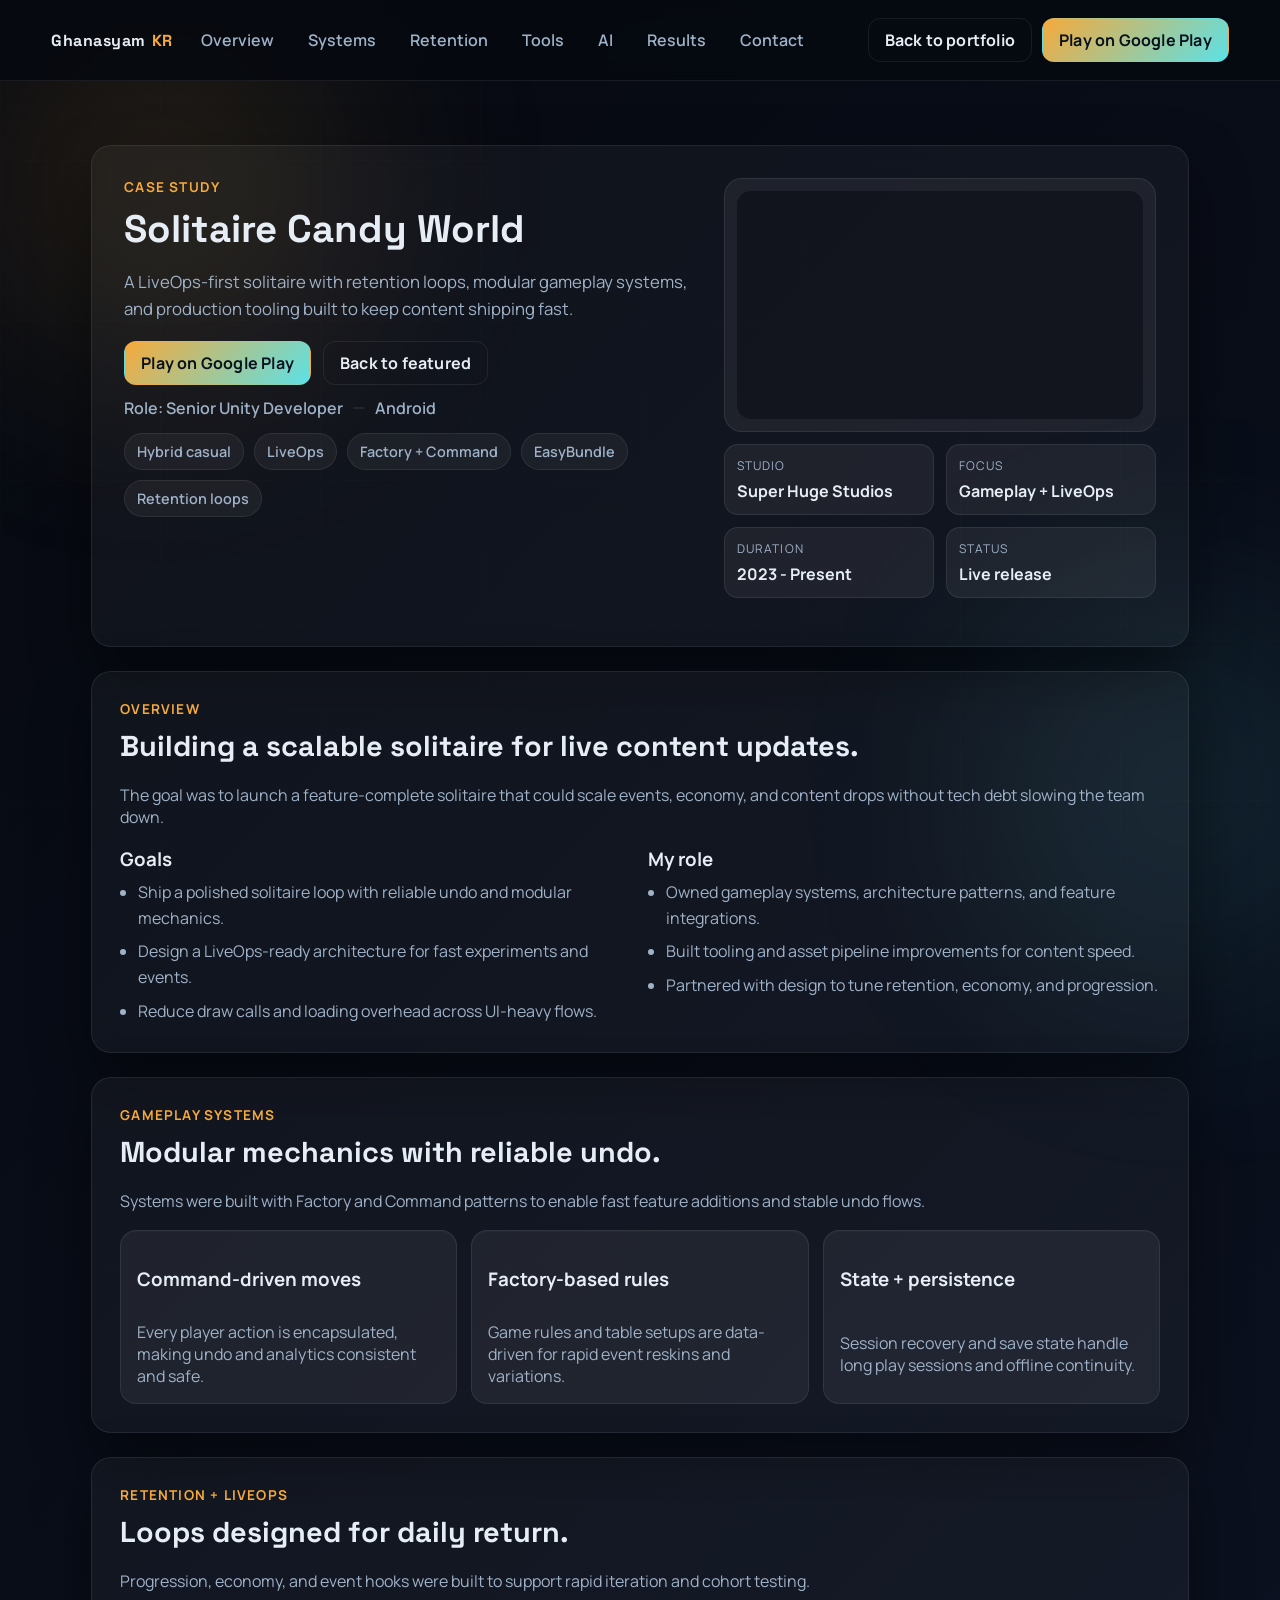
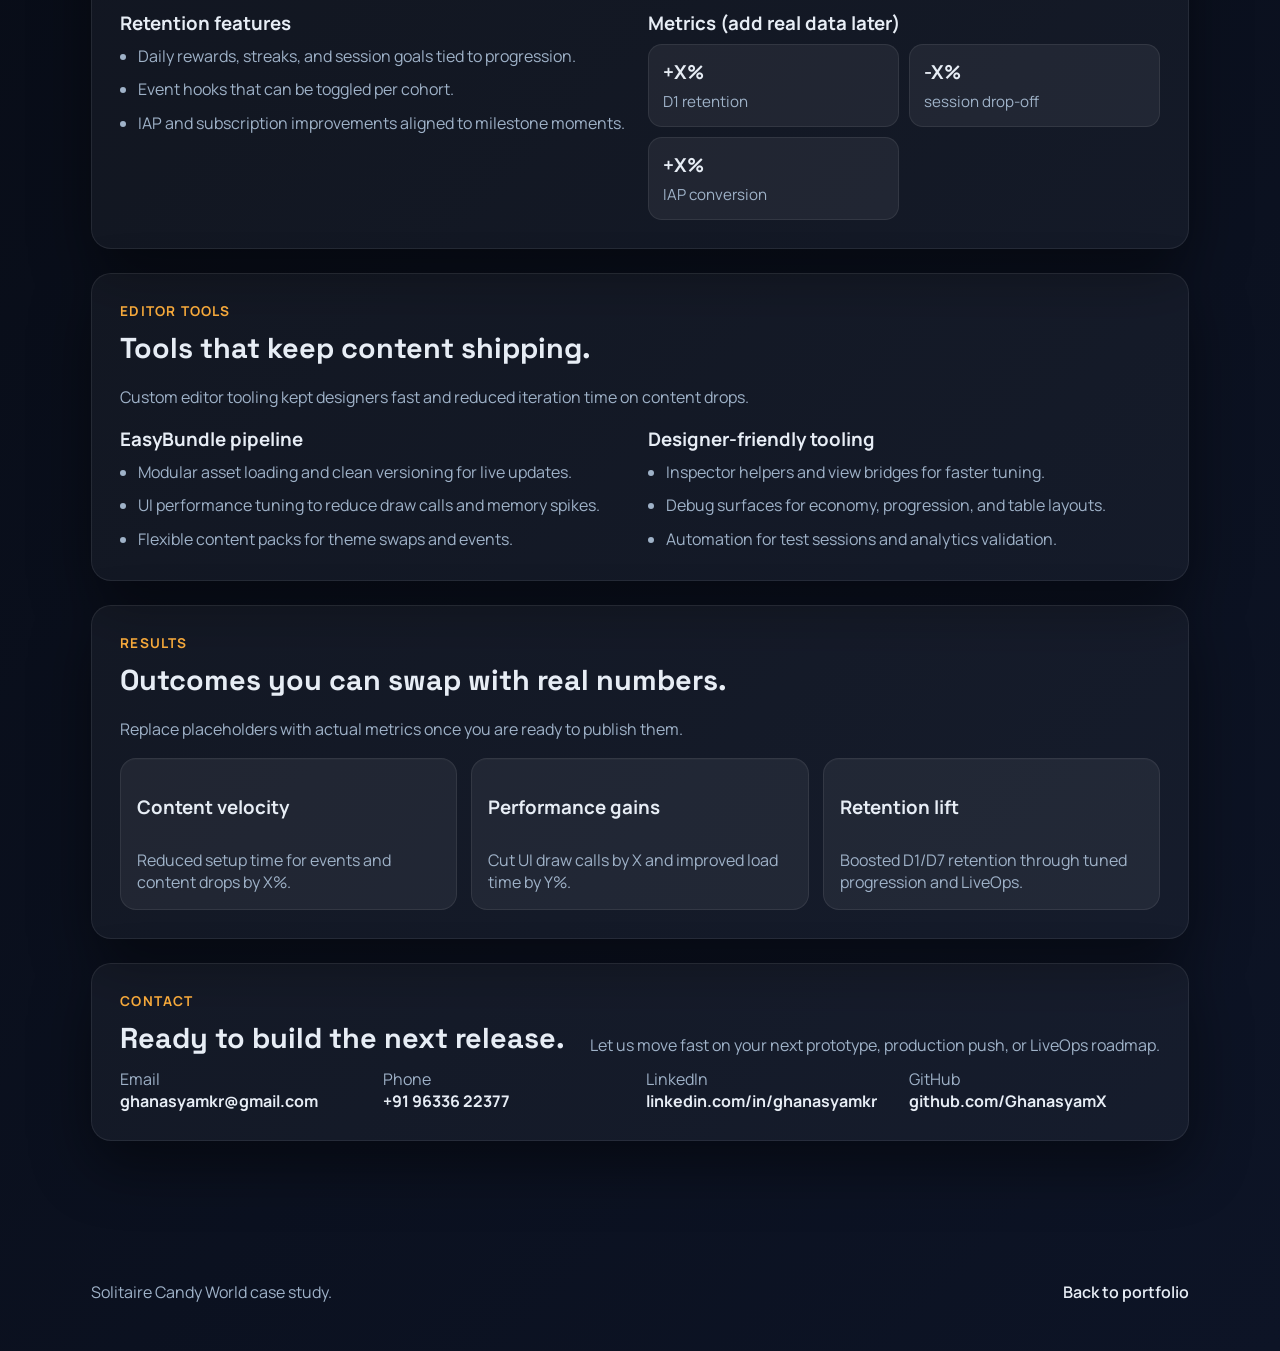
==== solitaire-candy-world.html @ 7c1923e8 "Change portfolio structure" ====
<!DOCTYPE html>
<html lang="en">
<head>
  <meta charset="UTF-8" />
  <meta name="viewport" content="width=device-width, initial-scale=1.0" />
  <title>Solitaire Candy World | Case Study</title>
  <link rel="preconnect" href="https://fonts.googleapis.com" />
  <link rel="preconnect" href="https://fonts.gstatic.com" crossorigin />
  <link href="https://fonts.googleapis.com/css2?family=Space+Grotesk:wght@400;500;600;700&family=Manrope:wght@400;500;600;700&display=swap" rel="stylesheet" />
  <link rel="stylesheet" href="styles.css" />
</head>
<body>
  <div class="bg">
    <div class="bg__glow glow-1"></div>
    <div class="bg__glow glow-2"></div>
    <div class="bg__grid"></div>
  </div>

  <header class="topbar">
    <a class="brand" href="index.html">Ghanasyam<span>KR</span></a>
    <nav class="nav">
      <a href="#overview">Overview</a>
      <a href="#systems">Systems</a>
      <a href="#retention">Retention</a>
      <a href="#tools">Tools</a>
      <a href="#ai">AI</a>
      <a href="#results">Results</a>
      <a href="#contact">Contact</a>
    </nav>
    <div class="top-actions">
      <a class="btn ghost" href="index.html">Back to portfolio</a>
      <a class="btn accent" href="https://play.google.com/store/apps/details?id=com.superhugestudios.candyworld.free.harvest&pcampaignid=web_share" target="_blank" rel="noreferrer">Play on Google Play</a>
    </div>
  </header>

  <main>
    <section class="hero reveal case-hero" id="top">
      <div class="hero__text">
        <p class="eyebrow">Case study</p>
        <h1>Solitaire Candy World</h1>
        <p class="lede">A LiveOps-first solitaire with retention loops, modular gameplay systems, and production tooling built to keep content shipping fast.</p>
        <div class="hero__cta">
          <a class="btn accent" href="https://play.google.com/store/apps/details?id=com.superhugestudios.candyworld.free.harvest&pcampaignid=web_share" target="_blank" rel="noreferrer">Play on Google Play</a>
          <a class="btn ghost" href="index.html#featured">Back to featured</a>
          <div class="contact-line">
            <span>Role: Senior Unity Developer</span>
            <span class="divider"></span>
            <span>Android</span>
          </div>
        </div>
        <div class="hero__tags">
          <span class="tag">Hybrid casual</span>
          <span class="tag">LiveOps</span>
          <span class="tag">Factory + Command</span>
          <span class="tag">EasyBundle</span>
          <span class="tag">Retention loops</span>
        </div>
      </div>
      <div class="hero__panel">
        <div class="video-frame">
          <div class="video-embed">
            <iframe
              src="https://www.youtube.com/embed/DKd2MVj9w3I"
              title="Solitaire Candy World gameplay video"
              loading="lazy"
              referrerpolicy="strict-origin-when-cross-origin"
              allow="accelerometer; autoplay; clipboard-write; encrypted-media; gyroscope; picture-in-picture; web-share"
              allowfullscreen>
            </iframe>
          </div>
        </div>
        <div class="featured__meta">
          <div class="meta-card">
            <p class="meta-label">Studio</p>
            <p class="meta-value">Super Huge Studios</p>
          </div>
          <div class="meta-card">
            <p class="meta-label">Focus</p>
            <p class="meta-value">Gameplay + LiveOps</p>
          </div>
          <div class="meta-card">
            <p class="meta-label">Duration</p>
            <p class="meta-value">2023 - Present</p>
          </div>
          <div class="meta-card">
            <p class="meta-label">Status</p>
            <p class="meta-value">Live release</p>
          </div>
        </div>
      </div>
    </section>

    <section class="panel reveal" id="overview">
      <div class="section-head">
        <div>
          <p class="eyebrow">Overview</p>
          <h2>Building a scalable solitaire for live content updates.</h2>
        </div>
        <p class="muted">The goal was to launch a feature-complete solitaire that could scale events, economy, and content drops without tech debt slowing the team down.</p>
      </div>
      <div class="columns">
        <div class="column">
          <h3>Goals</h3>
          <ul class="bullets">
            <li>Ship a polished solitaire loop with reliable undo and modular mechanics.</li>
            <li>Design a LiveOps-ready architecture for fast experiments and events.</li>
            <li>Reduce draw calls and loading overhead across UI-heavy flows.</li>
          </ul>
        </div>
        <div class="column">
          <h3>My role</h3>
          <ul class="bullets">
            <li>Owned gameplay systems, architecture patterns, and feature integrations.</li>
            <li>Built tooling and asset pipeline improvements for content speed.</li>
            <li>Partnered with design to tune retention, economy, and progression.</li>
          </ul>
        </div>
      </div>
    </section>

    <section class="panel reveal" id="systems">
      <div class="section-head">
        <div>
          <p class="eyebrow">Gameplay systems</p>
          <h2>Modular mechanics with reliable undo.</h2>
        </div>
        <p class="muted">Systems were built with Factory and Command patterns to enable fast feature additions and stable undo flows.</p>
      </div>
      <div class="grid">
        <article class="card">
          <h3>Command-driven moves</h3>
          <p class="muted">Every player action is encapsulated, making undo and analytics consistent and safe.</p>
        </article>
        <article class="card">
          <h3>Factory-based rules</h3>
          <p class="muted">Game rules and table setups are data-driven for rapid event reskins and variations.</p>
        </article>
        <article class="card">
          <h3>State + persistence</h3>
          <p class="muted">Session recovery and save state handle long play sessions and offline continuity.</p>
        </article>
      </div>
    </section>

    <section class="panel reveal" id="retention">
      <div class="section-head">
        <div>
          <p class="eyebrow">Retention + LiveOps</p>
          <h2>Loops designed for daily return.</h2>
        </div>
        <p class="muted">Progression, economy, and event hooks were built to support rapid iteration and cohort testing.</p>
      </div>
      <div class="columns">
        <div class="column">
          <h3>Retention features</h3>
          <ul class="bullets">
            <li>Daily rewards, streaks, and session goals tied to progression.</li>
            <li>Event hooks that can be toggled per cohort.</li>
            <li>IAP and subscription improvements aligned to milestone moments.</li>
          </ul>
        </div>
        <div class="column">
          <h3>Metrics (add real data later)</h3>
          <div class="stat-grid">
            <div class="stat-card">
              <p class="stat-value">+X%</p>
              <p class="stat-label">D1 retention</p>
            </div>
            <div class="stat-card">
              <p class="stat-value">-X%</p>
              <p class="stat-label">session drop-off</p>
            </div>
            <div class="stat-card">
              <p class="stat-value">+X%</p>
              <p class="stat-label">IAP conversion</p>
            </div>
          </div>
        </div>
      </div>
    </section>

    <section class="panel reveal" id="tools">
      <div class="section-head">
        <div>
          <p class="eyebrow">Editor tools</p>
          <h2>Tools that keep content shipping.</h2>
        </div>
        <p class="muted">Custom editor tooling kept designers fast and reduced iteration time on content drops.</p>
      </div>
      <div class="columns">
        <div class="column">
          <h3>EasyBundle pipeline</h3>
          <ul class="bullets">
            <li>Modular asset loading and clean versioning for live updates.</li>
            <li>UI performance tuning to reduce draw calls and memory spikes.</li>
            <li>Flexible content packs for theme swaps and events.</li>
          </ul>
        </div>
        <div class="column">
          <h3>Designer-friendly tooling</h3>
          <ul class="bullets">
            <li>Inspector helpers and view bridges for faster tuning.</li>
            <li>Debug surfaces for economy, progression, and table layouts.</li>
            <li>Automation for test sessions and analytics validation.</li>
          </ul>
        </div>
      </div>
    </section>

    <section class="panel reveal" id="results">
      <div class="section-head">
        <div>
          <p class="eyebrow">Results</p>
          <h2>Outcomes you can swap with real numbers.</h2>
        </div>
        <p class="muted">Replace placeholders with actual metrics once you are ready to publish them.</p>
      </div>
      <div class="grid">
        <article class="card">
          <h3>Content velocity</h3>
          <p class="muted">Reduced setup time for events and content drops by X%.</p>
        </article>
        <article class="card">
          <h3>Performance gains</h3>
          <p class="muted">Cut UI draw calls by X and improved load time by Y%.</p>
        </article>
        <article class="card">
          <h3>Retention lift</h3>
          <p class="muted">Boosted D1/D7 retention through tuned progression and LiveOps.</p>
        </article>
      </div>
    </section>

    <section class="panel reveal" id="contact">
      <div class="section-head">
        <div>
          <p class="eyebrow">Contact</p>
          <h2>Ready to build the next release.</h2>
        </div>
        <p class="muted">Let us move fast on your next prototype, production push, or LiveOps roadmap.</p>
      </div>
      <div class="contact-panel">
        <div>
          <p class="muted">Email</p>
          <a class="contact-link" href="mailto:ghanasyamkr@gmail.com">ghanasyamkr@gmail.com</a>
        </div>
        <div>
          <p class="muted">Phone</p>
          <a class="contact-link" href="tel:+919633622377">+91 96336 22377</a>
        </div>
        <div>
          <p class="muted">LinkedIn</p>
          <a class="contact-link" href="https://linkedin.com/in/ghanasyamkr" target="_blank" rel="noreferrer">linkedin.com/in/ghanasyamkr</a>
        </div>
        <div>
          <p class="muted">GitHub</p>
          <a class="contact-link" href="https://github.com/GhanasyamX" target="_blank" rel="noreferrer">github.com/GhanasyamX</a>
        </div>
      </div>
    </section>
  </main>

  <footer class="footer">
    <p>Solitaire Candy World case study.</p>
    <a href="index.html">Back to portfolio</a>
  </footer>

  <script src="script.js"></script>
</body>
</html>
---- styles.css ----
:root {
  --bg: #060910;
  --bg-2: #0d1426;
  --panel: rgba(255, 255, 255, 0.04);
  --panel-strong: rgba(255, 255, 255, 0.06);
  --border: rgba(255, 255, 255, 0.08);
  --text: #e7edf5;
  --muted: #9fb2c8;
  --accent: #f6a93b;
  --accent-2: #5ce1e6;
  --radius: 16px;
  --shadow: 0 25px 60px rgba(0, 0, 0, 0.45);
  --font-display: "Space Grotesk", "Manrope", sans-serif;
  --font-body: "Manrope", "Space Grotesk", sans-serif;
}

* {
  box-sizing: border-box;
}

html {
  scroll-behavior: smooth;
}

body {
  margin: 0;
  font-family: var(--font-body);
  background: linear-gradient(135deg, var(--bg), var(--bg-2));
  color: var(--text);
  min-height: 100vh;
  overflow-x: hidden;
  -webkit-font-smoothing: antialiased;
}

.bg {
  position: fixed;
  inset: 0;
  pointer-events: none;
  z-index: 0;
}

.bg__glow {
  position: absolute;
  width: 45vw;
  height: 45vw;
  filter: blur(120px);
  opacity: 0.6;
}

.glow-1 {
  top: -12%;
  left: -10%;
  background: radial-gradient(circle, rgba(246, 169, 59, 0.4), transparent 60%);
}

.glow-2 {
  bottom: -20%;
  right: -15%;
  background: radial-gradient(circle, rgba(92, 225, 230, 0.35), transparent 60%);
}

.bg__grid {
  position: absolute;
  inset: 0;
  background-image: linear-gradient(rgba(255, 255, 255, 0.05) 1px, transparent 1px),
    linear-gradient(90deg, rgba(255, 255, 255, 0.05) 1px, transparent 1px);
  background-size: 160px 160px;
  mix-blend-mode: screen;
  opacity: 0.08;
}

main {
  position: relative;
  z-index: 1;
  padding: 32px clamp(16px, 4vw, 64px) 96px;
  max-width: 1200px;
  margin: 0 auto;
}

.topbar {
  position: sticky;
  top: 0;
  z-index: 2;
  display: flex;
  align-items: center;
  gap: 18px;
  padding: 18px clamp(16px, 4vw, 64px);
  background: rgba(6, 9, 16, 0.9);
  backdrop-filter: blur(10px);
  border-bottom: 1px solid var(--border);
}

.brand {
  font-family: var(--font-display);
  font-weight: 700;
  letter-spacing: 0.5px;
  display: flex;
  align-items: center;
  gap: 6px;
  text-decoration: none;
  color: var(--text);
}

.brand span {
  color: var(--accent);
}

.nav {
  display: flex;
  align-items: center;
  gap: 14px;
  flex: 1;
}

.nav a {
  color: var(--muted);
  text-decoration: none;
  font-weight: 600;
  padding: 8px 10px;
  border-radius: 10px;
  transition: color 0.2s ease, background 0.2s ease;
}

.nav a:hover {
  color: var(--text);
  background: rgba(255, 255, 255, 0.05);
}

.top-actions {
  display: flex;
  align-items: center;
  gap: 10px;
}

.btn {
  padding: 10px 16px;
  border-radius: 12px;
  border: 1px solid var(--border);
  background: var(--panel);
  color: var(--text);
  text-decoration: none;
  font-weight: 700;
  letter-spacing: 0.2px;
  transition: transform 0.2s ease, box-shadow 0.2s ease, background 0.2s ease;
  display: inline-flex;
  align-items: center;
  gap: 6px;
}

.btn:hover {
  transform: translateY(-2px);
  box-shadow: var(--shadow);
}

.btn.accent {
  background: linear-gradient(135deg, var(--accent), var(--accent-2));
  color: #08121f;
  border-color: transparent;
}

.btn.ghost {
  background: transparent;
  border-color: var(--border);
}

.chip,
.tag,
.pill {
  display: inline-flex;
  align-items: center;
  gap: 6px;
  padding: 8px 12px;
  border-radius: 999px;
  background: var(--panel);
  color: var(--text);
  border: 1px solid var(--border);
  text-decoration: none;
  font-weight: 600;
  font-size: 0.9rem;
}

.tag {
  background: rgba(255, 255, 255, 0.05);
  color: var(--muted);
}

.pill {
  background: rgba(246, 169, 59, 0.15);
  color: var(--accent);
  border-color: rgba(246, 169, 59, 0.4);
}

.hero {
  display: grid;
  grid-template-columns: 1.2fr 0.9fr;
  gap: 24px;
  margin-top: 32px;
  padding: 32px;
  background: var(--panel);
  border: 1px solid var(--border);
  border-radius: 20px;
  box-shadow: var(--shadow);
}

.hero__text h1 {
  font-family: var(--font-display);
  font-size: clamp(2rem, 3vw, 3rem);
  margin: 8px 0 16px;
}

.eyebrow {
  color: var(--accent);
  text-transform: uppercase;
  letter-spacing: 1.2px;
  font-weight: 700;
  font-size: 0.85rem;
  margin: 0;
}

.lede {
  color: var(--muted);
  margin: 0 0 18px;
  font-size: 1.05rem;
  line-height: 1.6;
}

.hero__cta {
  display: flex;
  flex-wrap: wrap;
  gap: 12px;
  align-items: center;
  margin-bottom: 14px;
}

.contact-line {
  display: flex;
  align-items: center;
  gap: 10px;
  color: var(--muted);
  font-weight: 600;
}

.divider {
  width: 12px;
  height: 2px;
  background: var(--border);
  border-radius: 2px;
}

.hero__tags {
  display: flex;
  flex-wrap: wrap;
  gap: 10px;
}

.hero__panel {
  display: grid;
  gap: 12px;
}

.stat-grid {
  display: grid;
  gap: 10px;
  grid-template-columns: repeat(auto-fit, minmax(180px, 1fr));
}

.stat-card {
  background: var(--panel-strong);
  border: 1px solid var(--border);
  border-radius: 14px;
  padding: 14px;
}

.stat-value {
  margin: 0;
  font-size: 1.2rem;
  font-weight: 700;
}

.stat-label {
  margin: 6px 0 0;
  color: var(--muted);
  font-size: 0.95rem;
}

.panel-block {
  background: var(--panel-strong);
  border: 1px solid var(--border);
  border-radius: 14px;
  padding: 16px;
}

.panel-title {
  font-weight: 700;
  letter-spacing: 0.4px;
  margin-bottom: 6px;
}

.panel-body {
  color: var(--muted);
  line-height: 1.6;
}

.panel {
  background: var(--panel);
  border: 1px solid var(--border);
  border-radius: 20px;
  padding: 28px;
  box-shadow: var(--shadow);
  margin-top: 24px;
}

.section-head {
  display: flex;
  justify-content: space-between;
  gap: 20px;
  flex-wrap: wrap;
  align-items: flex-end;
}

.section-head h2 {
  margin: 10px 0 0;
  font-size: 1.8rem;
  font-family: var(--font-display);
}

.muted {
  color: var(--muted);
  margin: 0;
}

.columns {
  display: grid;
  grid-template-columns: repeat(auto-fit, minmax(280px, 1fr));
  gap: 16px;
  margin-top: 18px;
}

.column h3 {
  margin: 0 0 8px;
}

.bullets {
  margin: 0;
  padding: 0 0 0 18px;
  color: var(--muted);
  line-height: 1.6;
  display: grid;
  gap: 8px;
}

.timeline {
  display: grid;
  gap: 18px;
  position: relative;
}

.timeline::before {
  content: "";
  position: absolute;
  left: 10px;
  top: 0;
  bottom: 0;
  width: 2px;
  background: linear-gradient(var(--accent), transparent);
  opacity: 0.4;
}

.timeline-item {
  display: grid;
  grid-template-columns: 160px 1fr;
  gap: 12px;
  position: relative;
  padding-left: 16px;
}

.timeline-item::before {
  content: "";
  position: absolute;
  width: 10px;
  height: 10px;
  border-radius: 50%;
  background: var(--accent);
  left: 6px;
  top: 8px;
  box-shadow: 0 0 0 6px rgba(246, 169, 59, 0.15);
}

.timeline-date {
  color: var(--muted);
  font-weight: 700;
  letter-spacing: 0.3px;
}

.card {
  background: var(--panel-strong);
  border: 1px solid var(--border);
  border-radius: 16px;
  padding: 16px;
  display: grid;
  gap: 10px;
  box-shadow: inset 0 1px 0 rgba(255, 255, 255, 0.02);
}

.card-header h3 {
  margin: 0 0 4px;
}

.grid {
  display: grid;
  grid-template-columns: repeat(auto-fit, minmax(260px, 1fr));
  gap: 14px;
  margin-top: 18px;
}

.project .card-header {
  display: flex;
  justify-content: space-between;
  align-items: center;
  gap: 10px;
}

.featured {
  padding: 32px;
}

.featured__grid {
  display: grid;
  grid-template-columns: minmax(0, 1.05fr) minmax(0, 0.95fr);
  gap: 20px;
  margin-top: 18px;
}

.featured__media {
  display: grid;
  gap: 12px;
}

.video-frame {
  background: var(--panel-strong);
  border: 1px solid var(--border);
  border-radius: 18px;
  padding: 12px;
}

.video-embed {
  aspect-ratio: 16 / 9;
  border-radius: 14px;
  overflow: hidden;
  background: rgba(6, 9, 16, 0.5);
}

.video-embed iframe {
  width: 100%;
  height: 100%;
  border: 0;
  display: block;
}

.video-placeholder {
  aspect-ratio: 16 / 9;
  border-radius: 14px;
  border: 1px dashed rgba(255, 255, 255, 0.2);
  background: radial-gradient(circle at top right, rgba(246, 169, 59, 0.2), transparent 55%),
    radial-gradient(circle at bottom left, rgba(92, 225, 230, 0.2), transparent 55%),
    rgba(10, 16, 30, 0.85);
  display: grid;
  place-items: center;
  text-align: center;
  padding: 18px;
}

.video-title {
  margin: 0 0 6px;
  font-weight: 700;
  letter-spacing: 0.3px;
}

.featured__actions {
  display: flex;
  flex-wrap: wrap;
  gap: 10px;
}

.featured__meta {
  display: grid;
  grid-template-columns: repeat(auto-fit, minmax(160px, 1fr));
  gap: 12px;
  margin: 0 0 16px;
}

.meta-card {
  background: var(--panel-strong);
  border: 1px solid var(--border);
  border-radius: 14px;
  padding: 12px;
}

.meta-label {
  color: var(--muted);
  font-size: 0.75rem;
  letter-spacing: 1.1px;
  text-transform: uppercase;
  margin: 0;
}

.meta-value {
  margin: 6px 0 0;
  font-weight: 700;
}

.featured__content h3 {
  margin: 0 0 8px;
}

.chips {
  display: flex;
  flex-wrap: wrap;
  gap: 10px;
}

.skills .chips {
  margin-top: 8px;
}

.edu-grid {
  display: grid;
  grid-template-columns: repeat(auto-fit, minmax(260px, 1fr));
  gap: 12px;
  margin-top: 16px;
}

.contact-panel {
  display: grid;
  grid-template-columns: repeat(auto-fit, minmax(220px, 1fr));
  gap: 12px;
  margin-top: 12px;
}

.contact-link {
  color: var(--text);
  text-decoration: none;
  font-weight: 700;
}

.contact-link:hover {
  color: var(--accent);
}

.footer {
  position: relative;
  z-index: 1;
  max-width: 1200px;
  margin: 28px auto 32px;
  padding: 0 clamp(16px, 4vw, 64px);
  color: var(--muted);
  display: flex;
  align-items: center;
  justify-content: space-between;
  flex-wrap: wrap;
}

.footer a {
  color: var(--text);
  text-decoration: none;
  font-weight: 600;
}

.reveal {
  opacity: 0;
  transform: translateY(24px);
}

.reveal.visible {
  opacity: 1;
  transform: none;
  transition: transform 0.6s ease, opacity 0.6s ease;
}

@media (max-width: 1024px) {
  .hero {
    grid-template-columns: 1fr;
  }

  .featured__grid {
    grid-template-columns: 1fr;
  }

  .top-actions {
    flex-wrap: wrap;
    justify-content: flex-end;
  }
}

@media (max-width: 820px) {
  .topbar {
    position: sticky;
    top: 0;
    flex-wrap: wrap;
  }

  .nav {
    width: 100%;
    flex-wrap: wrap;
  }

  .timeline-item {
    grid-template-columns: 1fr;
    padding-left: 18px;
  }

  .timeline::before {
    left: 8px;
  }

  .timeline-item::before {
    left: 4px;
  }
}

@media (max-width: 560px) {
  main {
    padding: 20px 14px 72px;
  }

  .hero,
  .panel {
    padding: 22px;
  }

  .featured {
    padding: 22px;
  }

  .topbar {
    position: sticky;
    top: 0;
    padding: 12px 14px;
  }

  .top-actions {
    width: 100%;
    justify-content: flex-start;
  }
}

@media (prefers-reduced-motion: reduce) {
  * {
    scroll-behavior: auto !important;
    transition: none !important;
    animation: none !important;
  }
}
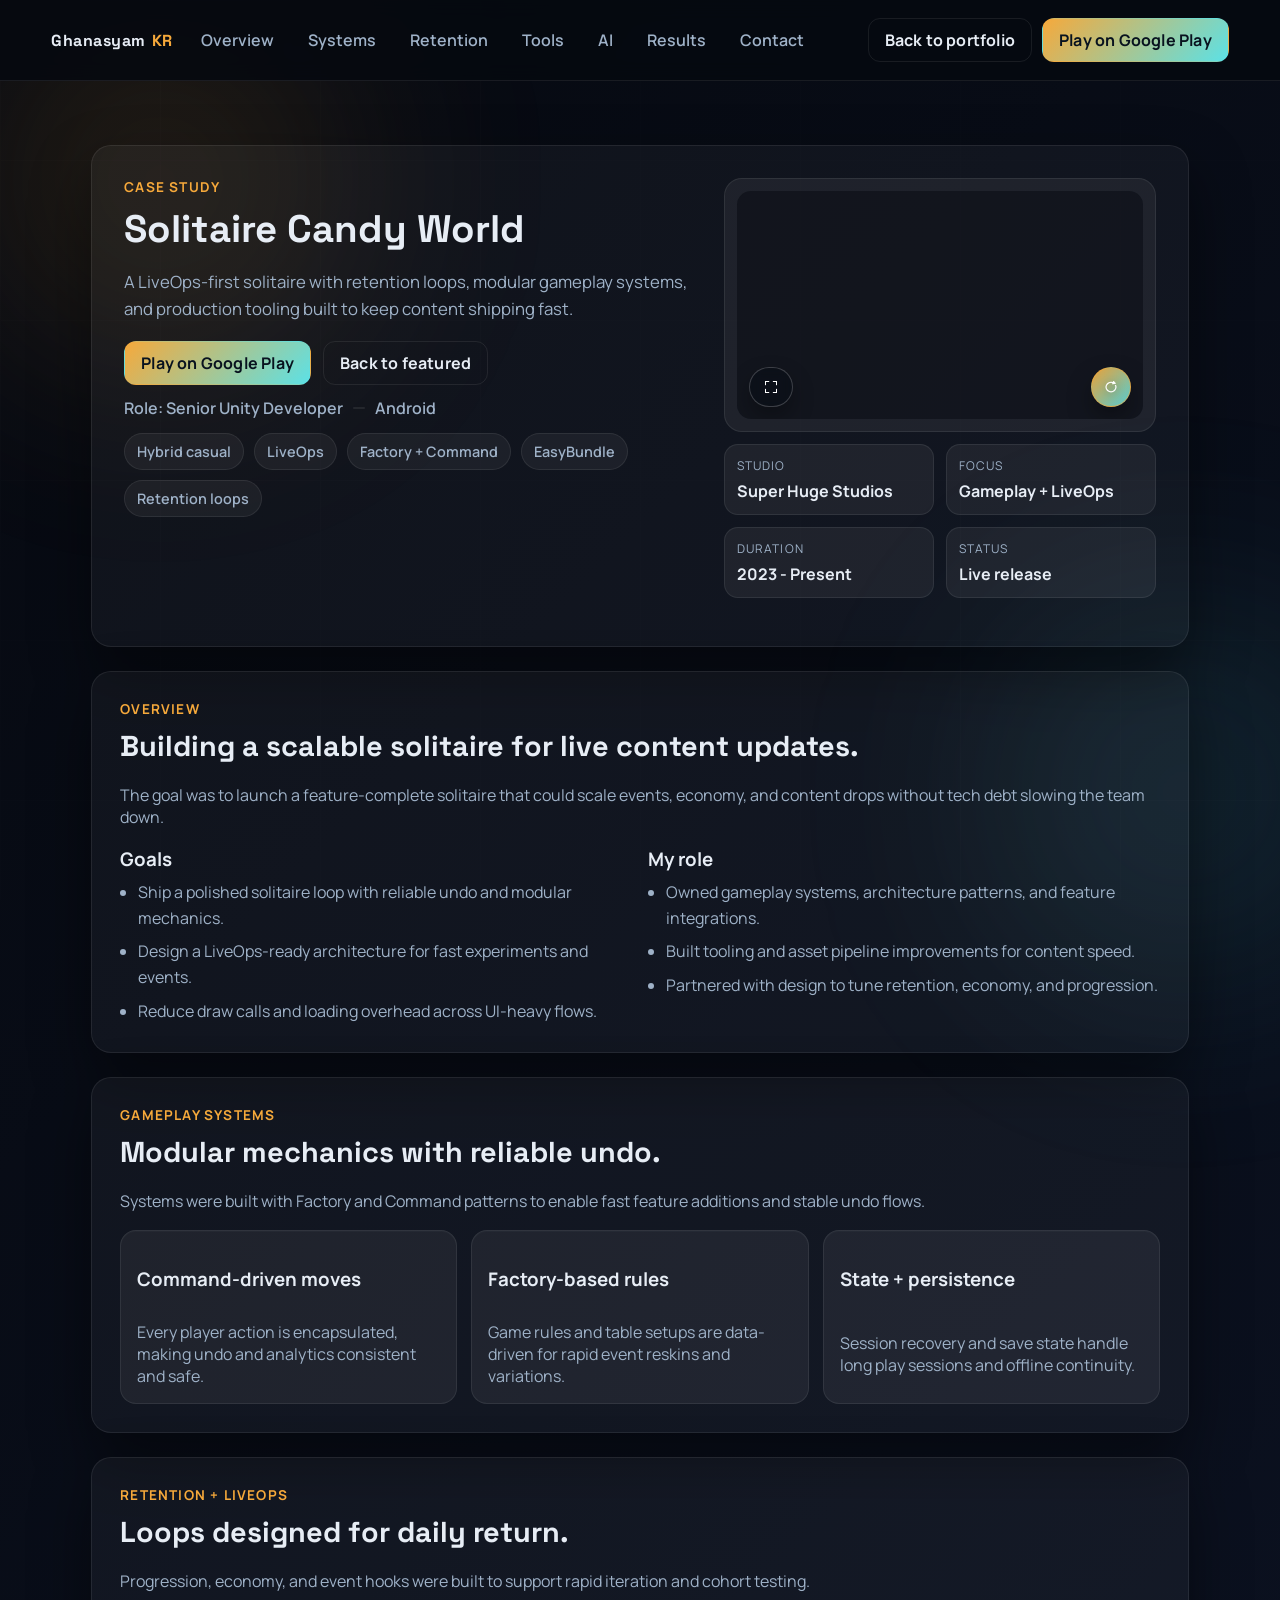
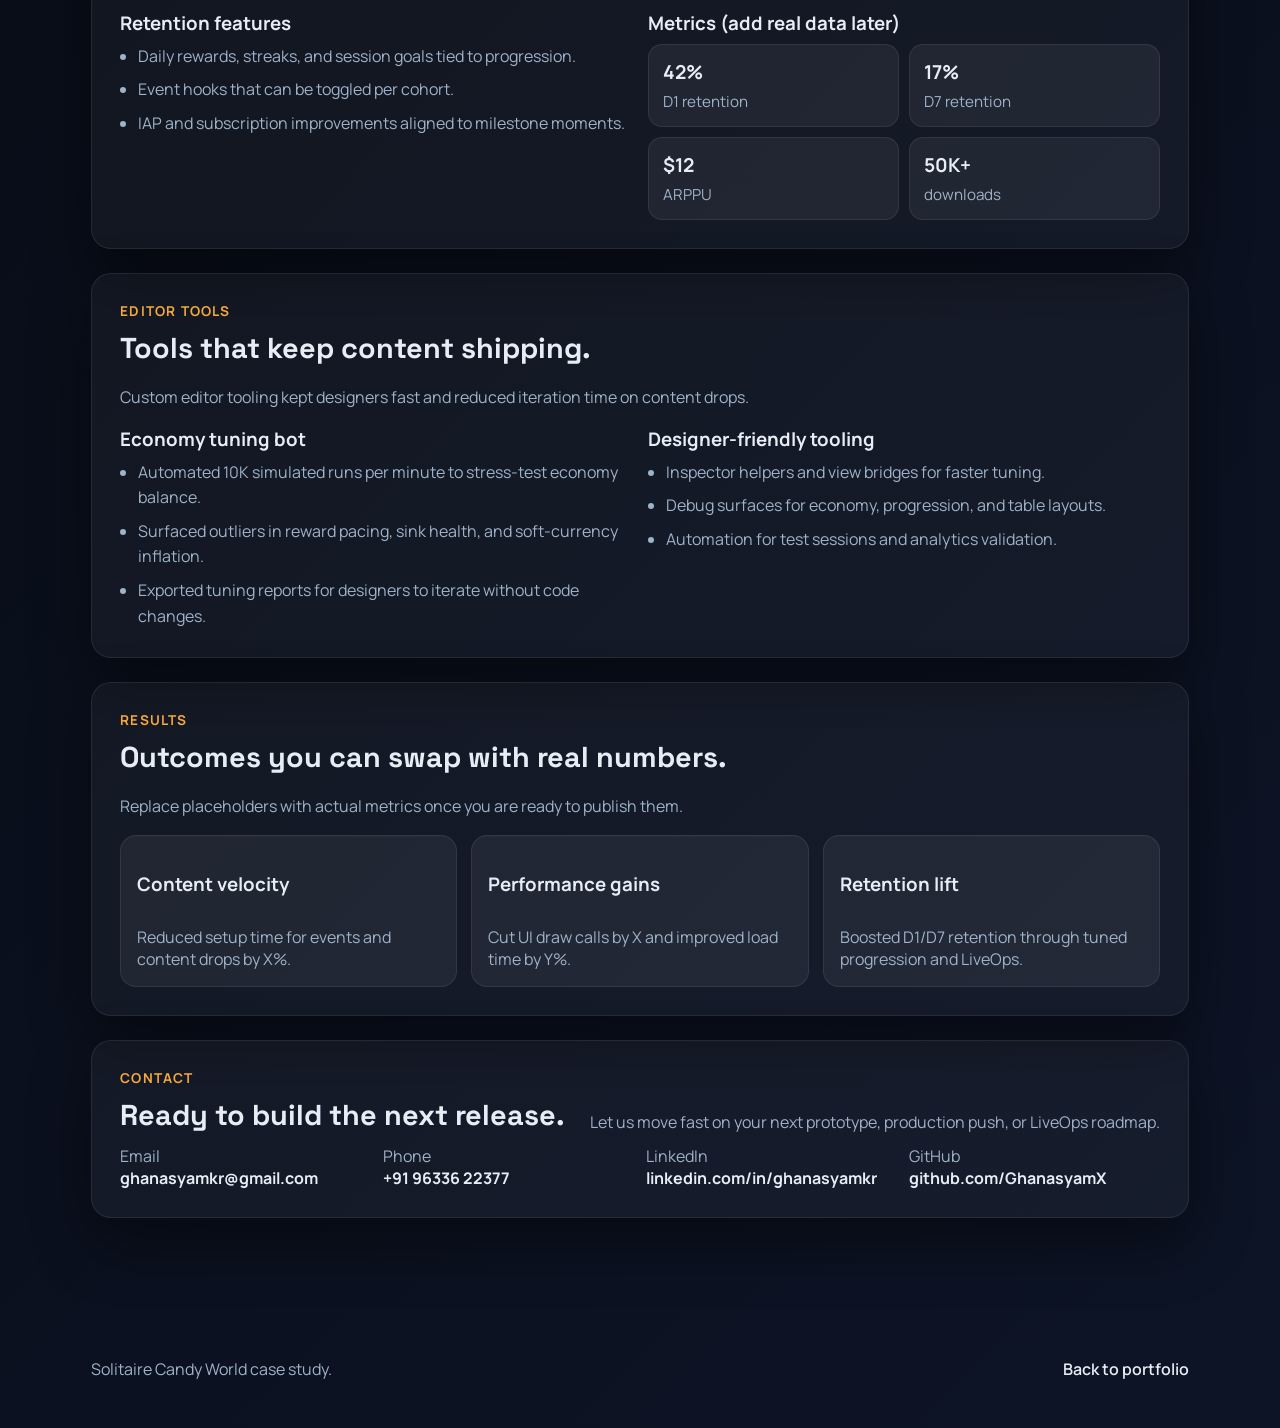
==== commit c3c44702: "Add game footages and metrics" ====
--- a/solitaire-candy-world.html
+++ b/solitaire-candy-world.html
@@ -59,14 +59,22 @@
       <div class="hero__panel">
         <div class="video-frame">
           <div class="video-embed">
-            <iframe
-              src="https://www.youtube.com/embed/DKd2MVj9w3I"
-              title="Solitaire Candy World gameplay video"
-              loading="lazy"
-              referrerpolicy="strict-origin-when-cross-origin"
-              allow="accelerometer; autoplay; clipboard-write; encrypted-media; gyroscope; picture-in-picture; web-share"
-              allowfullscreen>
-            </iframe>
+            <video
+              src="assets/SolitareGameplay.mp4"
+              autoplay
+              muted
+              loop
+              playsinline
+              preload="metadata"
+              aria-label="Solitaire Candy World gameplay">
+            </video>
+            <button class="video-fullscreen" type="button" data-fullscreen-target="video" aria-label="Enter full screen" aria-pressed="false">
+              <img class="video-fullscreen__icon" src="assets/fullscreen.png" alt="" aria-hidden="true" />
+              <span class="video-fullscreen__text sr-only">Full</span>
+            </button>
+            <button class="video-restart" type="button" data-restart-target="video" aria-label="Restart video">
+              <img class="video-restart__icon" src="assets/reloadButton.png" alt="" aria-hidden="true" />
+            </button>
           </div>
         </div>
         <div class="featured__meta">
@@ -163,16 +171,20 @@
           <h3>Metrics (add real data later)</h3>
           <div class="stat-grid">
             <div class="stat-card">
-              <p class="stat-value">+X%</p>
+              <p class="stat-value">42%</p>
               <p class="stat-label">D1 retention</p>
             </div>
             <div class="stat-card">
-              <p class="stat-value">-X%</p>
-              <p class="stat-label">session drop-off</p>
-            </div>
-            <div class="stat-card">
-              <p class="stat-value">+X%</p>
-              <p class="stat-label">IAP conversion</p>
+              <p class="stat-value">17%</p>
+              <p class="stat-label">D7 retention</p>
+            </div>
+            <div class="stat-card">
+              <p class="stat-value">$12</p>
+              <p class="stat-label">ARPPU</p>
+            </div>
+            <div class="stat-card">
+              <p class="stat-value">50K+</p>
+              <p class="stat-label">downloads</p>
             </div>
           </div>
         </div>
@@ -189,11 +201,11 @@
       </div>
       <div class="columns">
         <div class="column">
-          <h3>EasyBundle pipeline</h3>
-          <ul class="bullets">
-            <li>Modular asset loading and clean versioning for live updates.</li>
-            <li>UI performance tuning to reduce draw calls and memory spikes.</li>
-            <li>Flexible content packs for theme swaps and events.</li>
+          <h3>Economy tuning bot</h3>
+          <ul class="bullets">
+            <li>Automated 10K simulated runs per minute to stress-test economy balance.</li>
+            <li>Surfaced outliers in reward pacing, sink health, and soft-currency inflation.</li>
+            <li>Exported tuning reports for designers to iterate without code changes.</li>
           </ul>
         </div>
         <div class="column">
--- a/styles.css
+++ b/styles.css
@@ -202,6 +202,10 @@
   box-shadow: var(--shadow);
 }
 
+.hero--simple {
+  grid-template-columns: 1fr;
+}
+
 .hero__text h1 {
   font-family: var(--font-display);
   font-size: clamp(2rem, 3vw, 3rem);
@@ -222,6 +226,12 @@
   margin: 0 0 18px;
   font-size: 1.05rem;
   line-height: 1.6;
+}
+
+.hero__current {
+  margin: 0 0 18px;
+  color: var(--muted);
+  font-weight: 600;
 }
 
 .hero__cta {
@@ -413,11 +423,241 @@
   margin-top: 18px;
 }
 
+.projects-grid {
+  --project-card-width: clamp(220px, 24vw, 280px);
+  display: flex;
+  align-items: stretch;
+  gap: 18px;
+  overflow-x: auto;
+  padding: 8px 0 16px;
+  scroll-snap-type: x mandatory;
+  scroll-padding-inline: calc((100% - var(--project-card-width)) / 2);
+  perspective: 1400px;
+  perspective-origin: 50% 50%;
+  transform-style: preserve-3d;
+  -webkit-overflow-scrolling: touch;
+  scrollbar-width: thin;
+  scrollbar-color: rgba(246, 169, 59, 0.7) rgba(255, 255, 255, 0.08);
+}
+
+.projects-grid::before,
+.projects-grid::after {
+  content: "";
+  flex: 0 0 calc((100% - var(--project-card-width)) / 2);
+  pointer-events: none;
+}
+
+.projects-grid::-webkit-scrollbar {
+  height: 10px;
+}
+
+.projects-grid::-webkit-scrollbar-track {
+  background: rgba(255, 255, 255, 0.08);
+  border-radius: 999px;
+  border: 1px solid rgba(255, 255, 255, 0.12);
+}
+
+.projects-grid::-webkit-scrollbar-thumb {
+  background: linear-gradient(135deg, rgba(246, 169, 59, 0.9), rgba(92, 225, 230, 0.85));
+  border-radius: 999px;
+  border: 2px solid rgba(6, 9, 16, 0.8);
+}
+
+.projects-grid::-webkit-scrollbar-thumb:hover {
+  background: linear-gradient(135deg, rgba(255, 190, 90, 0.95), rgba(110, 235, 240, 0.9));
+}
+
+.projects-grid .project {
+  flex: 0 0 var(--project-card-width);
+  scroll-snap-align: center;
+  scroll-snap-stop: always;
+}
+
 .project .card-header {
   display: flex;
-  justify-content: space-between;
+  flex-direction: column;
+  align-items: flex-start;
+  gap: 6px;
+}
+
+.card-title {
+  display: inline-flex;
   align-items: center;
   gap: 10px;
+}
+
+.card-icon {
+  width: 28px;
+  height: 28px;
+  border-radius: 8px;
+  object-fit: cover;
+  border: 1px solid rgba(255, 255, 255, 0.12);
+  box-shadow: 0 6px 12px rgba(0, 0, 0, 0.35);
+}
+
+.project {
+  background: linear-gradient(135deg, rgba(255, 255, 255, 0.08), rgba(8, 12, 24, 0.85));
+  border-color: rgba(255, 255, 255, 0.16);
+  box-shadow: 0 20px 40px rgba(0, 0, 0, 0.35), inset 0 1px 0 rgba(255, 255, 255, 0.08);
+  backdrop-filter: blur(12px);
+  display: grid;
+  grid-template-rows: auto auto 1fr auto;
+  gap: 12px;
+  padding: 16px;
+  transform: translateY(var(--card-y, 0px)) translateZ(var(--card-z, 0px)) scale(var(--card-scale, 1))
+    rotateY(var(--card-rotate, 0deg));
+  opacity: var(--card-opacity, 1);
+  transform-style: preserve-3d;
+  will-change: transform, opacity;
+  transition: transform 0.2s ease, opacity 0.2s ease, box-shadow 0.2s ease;
+}
+
+.project .card-header h3 {
+  color: #e6eef9;
+  line-height: 1.2;
+  display: -webkit-box;
+  -webkit-line-clamp: 2;
+  -webkit-box-orient: vertical;
+  overflow: hidden;
+  min-height: calc(1.2em * 2);
+}
+
+.project .muted {
+  color: #9fb2c8;
+  font-size: 0.95rem;
+  line-height: 1.45;
+  display: -webkit-box;
+  -webkit-line-clamp: 2;
+  -webkit-box-orient: vertical;
+  overflow: hidden;
+  min-height: calc(1.45em * 2);
+}
+
+.project .muted.is-expanded {
+  display: block;
+  -webkit-line-clamp: unset;
+  overflow: visible;
+  min-height: 0;
+}
+
+.project .btn.ghost {
+  border-radius: 999px;
+  padding: 8px 14px;
+  font-size: 0.9rem;
+  background: rgba(255, 255, 255, 0.06);
+  border-color: rgba(255, 255, 255, 0.18);
+  color: #c6d2e0;
+  box-shadow: none;
+  width: max-content;
+  justify-self: start;
+  justify-content: center;
+  text-align: center;
+}
+
+.project .btn.ghost:hover {
+  background: linear-gradient(135deg, rgba(246, 169, 59, 0.48), rgba(92, 225, 230, 0.35));
+  border-color: rgba(246, 169, 59, 0.6);
+  color: #fff2dd;
+  box-shadow: 0 14px 26px rgba(246, 169, 59, 0.28);
+  transform: translateY(-1px);
+}
+
+.read-more {
+  border: 0;
+  padding: 0;
+  background: transparent;
+  color: var(--accent);
+  font-weight: 700;
+  font-size: 0.85rem;
+  letter-spacing: 0.2px;
+  cursor: pointer;
+  width: max-content;
+}
+
+.read-more:hover {
+  color: #f8c979;
+}
+
+.read-more:focus-visible {
+  outline: 2px solid var(--accent);
+  outline-offset: 2px;
+}
+
+.project .pill {
+  background: rgba(246, 169, 59, 0.12);
+  color: #f6c27a;
+  border-color: rgba(246, 169, 59, 0.35);
+}
+
+.project-media {
+  position: relative;
+  overflow: hidden;
+  aspect-ratio: 9 / 16;
+  border-radius: 14px;
+  border: 1px solid var(--border);
+  background-color: rgba(6, 9, 16, 0.85);
+  background-image: radial-gradient(circle at top right, var(--media-accent, rgba(246, 169, 59, 0.3)), transparent 55%),
+    radial-gradient(circle at bottom left, var(--media-accent-2, rgba(92, 225, 230, 0.25)), transparent 60%),
+    linear-gradient(135deg, rgba(6, 9, 16, 0.92), rgba(6, 9, 16, 0.55));
+  background-size: cover;
+  background-position: center;
+  display: grid;
+  place-items: center;
+  text-align: center;
+  padding: 16px;
+  box-shadow: inset 0 0 0 1px rgba(255, 255, 255, 0.06), 0 18px 32px rgba(0, 0, 0, 0.35);
+}
+
+.project-media > div {
+  position: relative;
+  z-index: 1;
+}
+
+.project-media--catwool {
+  background-image: linear-gradient(135deg, rgba(6, 9, 16, 0.75), rgba(6, 9, 16, 0.35)),
+    url("assets/CATWOOL.webp");
+}
+
+.project-media--video {
+  padding: 0;
+  background: #0b0f19;
+}
+
+.project-media-video {
+  width: 100%;
+  height: 100%;
+  object-fit: cover;
+  object-position: center 30%;
+  display: block;
+}
+
+.project-media--logo {
+  background-image: radial-gradient(circle at top right, rgba(92, 225, 230, 0.25), transparent 55%),
+    radial-gradient(circle at bottom left, rgba(246, 169, 59, 0.2), transparent 60%),
+    linear-gradient(135deg, rgba(6, 9, 16, 0.88), rgba(6, 9, 16, 0.55));
+}
+
+.project-media-logo {
+  width: 96px;
+  height: 96px;
+  object-fit: contain;
+  border-radius: 18px;
+  background: rgba(255, 255, 255, 0.08);
+  padding: 12px;
+  box-shadow: 0 12px 24px rgba(0, 0, 0, 0.4);
+}
+
+.media-title {
+  margin: 0 0 6px;
+  font-weight: 700;
+  letter-spacing: 0.4px;
+  color: #e6eef9;
+}
+
+.media-subtitle {
+  margin: 0;
+  color: var(--muted);
+  font-size: 0.9rem;
 }
 
 .featured {
@@ -444,6 +684,7 @@
 }
 
 .video-embed {
+  position: relative;
   aspect-ratio: 16 / 9;
   border-radius: 14px;
   overflow: hidden;
@@ -455,6 +696,108 @@
   height: 100%;
   border: 0;
   display: block;
+}
+
+.video-embed video {
+  width: 100%;
+  height: 100%;
+  display: block;
+  object-fit: cover;
+}
+
+.video-restart {
+  position: absolute;
+  bottom: 12px;
+  right: 12px;
+  z-index: 2;
+  width: 40px;
+  height: 40px;
+  border-radius: 999px;
+  border: 1px solid rgba(246, 169, 59, 0.55);
+  background: linear-gradient(135deg, rgba(246, 169, 59, 0.95), rgba(92, 225, 230, 0.9));
+  color: #08121f;
+  cursor: pointer;
+  display: inline-flex;
+  align-items: center;
+  justify-content: center;
+  transition: transform 0.2s ease, box-shadow 0.2s ease, background 0.2s ease;
+  box-shadow: 0 12px 24px rgba(0, 0, 0, 0.35);
+}
+
+.video-fullscreen {
+  position: absolute;
+  bottom: 12px;
+  left: 12px;
+  z-index: 2;
+  width: 44px;
+  height: 40px;
+  border-radius: 999px;
+  border: 1px solid rgba(255, 255, 255, 0.2);
+  background: rgba(10, 14, 24, 0.65);
+  color: #e6eef9;
+  font-size: 0.68rem;
+  font-weight: 700;
+  letter-spacing: 0.6px;
+  cursor: pointer;
+  display: inline-flex;
+  align-items: center;
+  justify-content: center;
+  backdrop-filter: blur(6px);
+  transition: transform 0.2s ease, box-shadow 0.2s ease, background 0.2s ease, color 0.2s ease;
+  box-shadow: 0 10px 22px rgba(0, 0, 0, 0.3);
+}
+
+.video-fullscreen__icon {
+  width: 18px;
+  height: 18px;
+  display: block;
+}
+
+.sr-only {
+  position: absolute;
+  width: 1px;
+  height: 1px;
+  padding: 0;
+  margin: -1px;
+  overflow: hidden;
+  clip: rect(0, 0, 0, 0);
+  white-space: nowrap;
+  border: 0;
+}
+
+.video-fullscreen:hover {
+  transform: translateY(-2px);
+  box-shadow: 0 14px 28px rgba(0, 0, 0, 0.35);
+  background: rgba(10, 14, 24, 0.8);
+}
+
+.video-fullscreen:focus-visible {
+  outline: 2px solid var(--accent);
+  outline-offset: 2px;
+}
+
+.video-fullscreen.is-active {
+  border-color: rgba(246, 169, 59, 0.55);
+  background: linear-gradient(135deg, rgba(246, 169, 59, 0.9), rgba(92, 225, 230, 0.85));
+  color: #08121f;
+}
+
+.video-restart:hover {
+  transform: translateY(-2px);
+  box-shadow: 0 16px 32px rgba(0, 0, 0, 0.4);
+  background: linear-gradient(135deg, rgba(246, 169, 59, 1), rgba(92, 225, 230, 1));
+}
+
+.video-restart:focus-visible {
+  outline: 2px solid var(--accent);
+  outline-offset: 2px;
+}
+
+.video-restart__icon {
+  width: 18px;
+  height: 18px;
+  display: block;
+  filter: drop-shadow(0 2px 4px rgba(0, 0, 0, 0.35));
 }
 
 .video-placeholder {
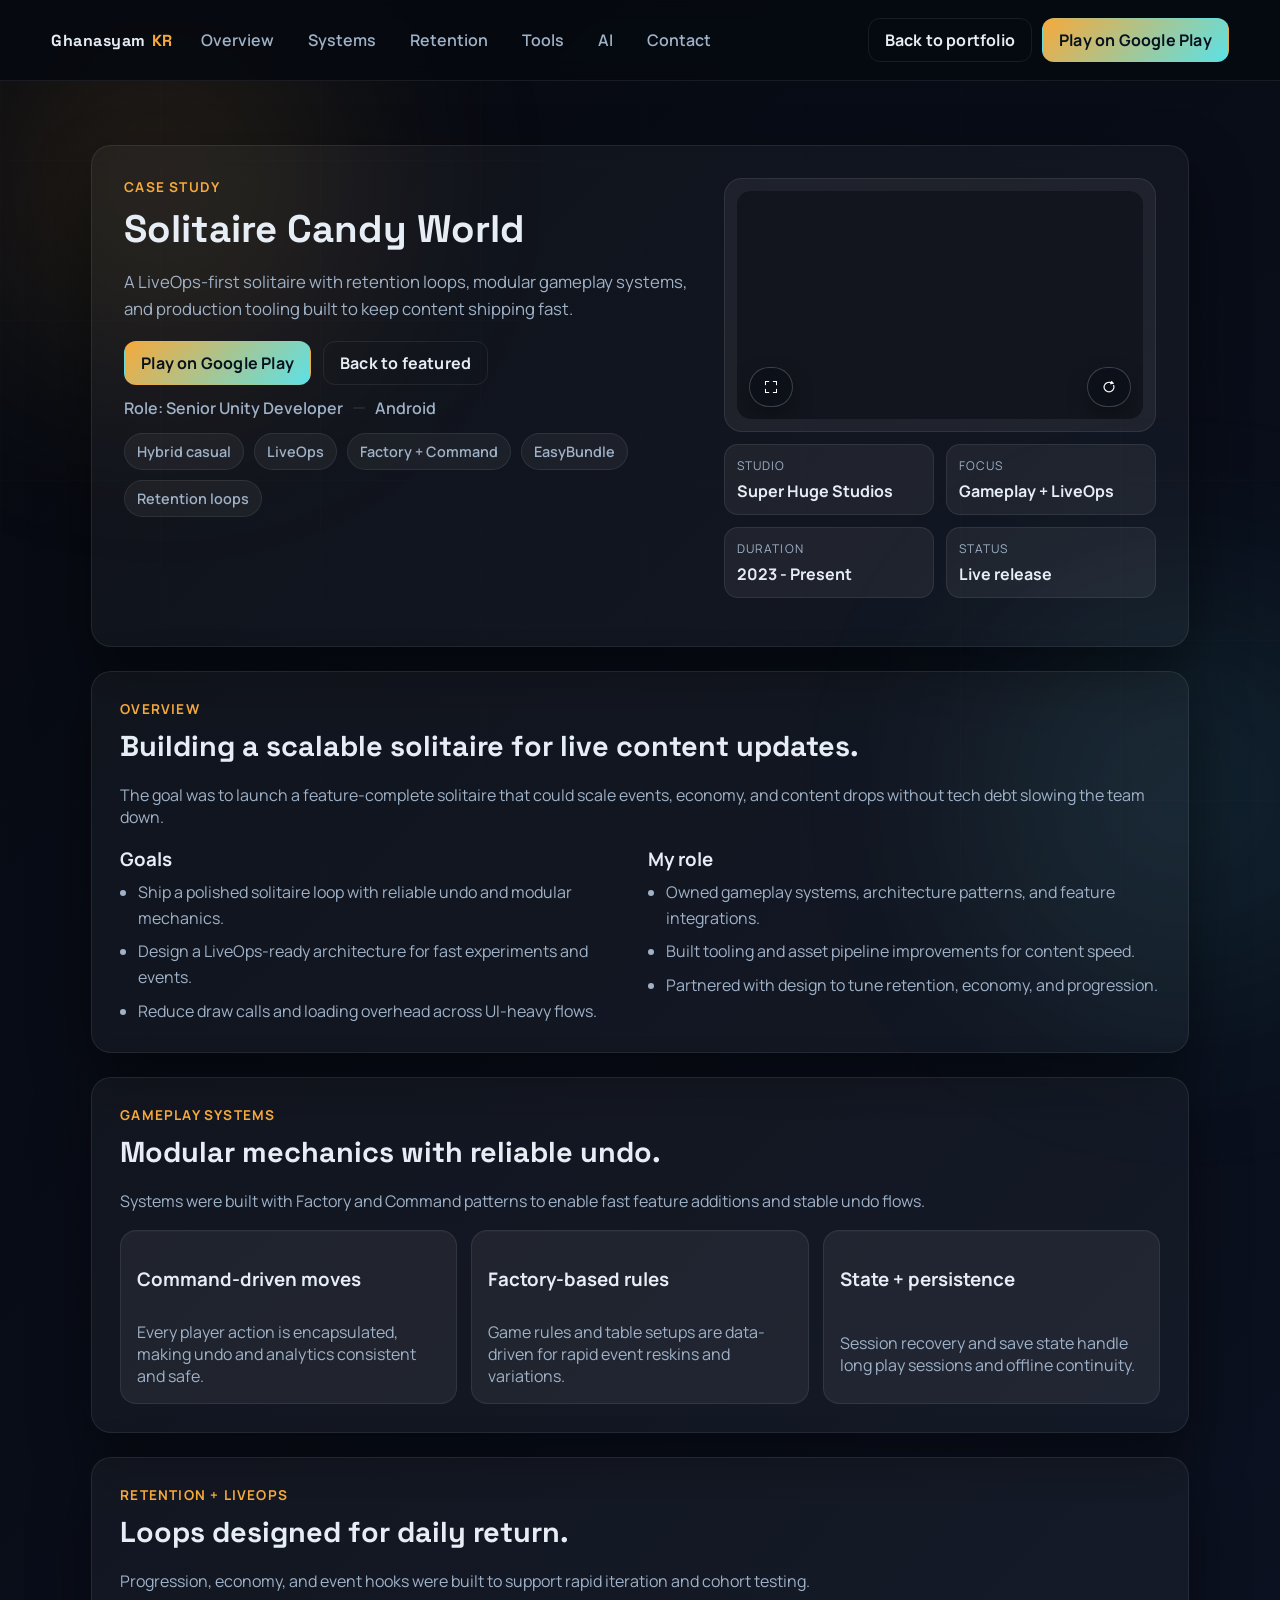
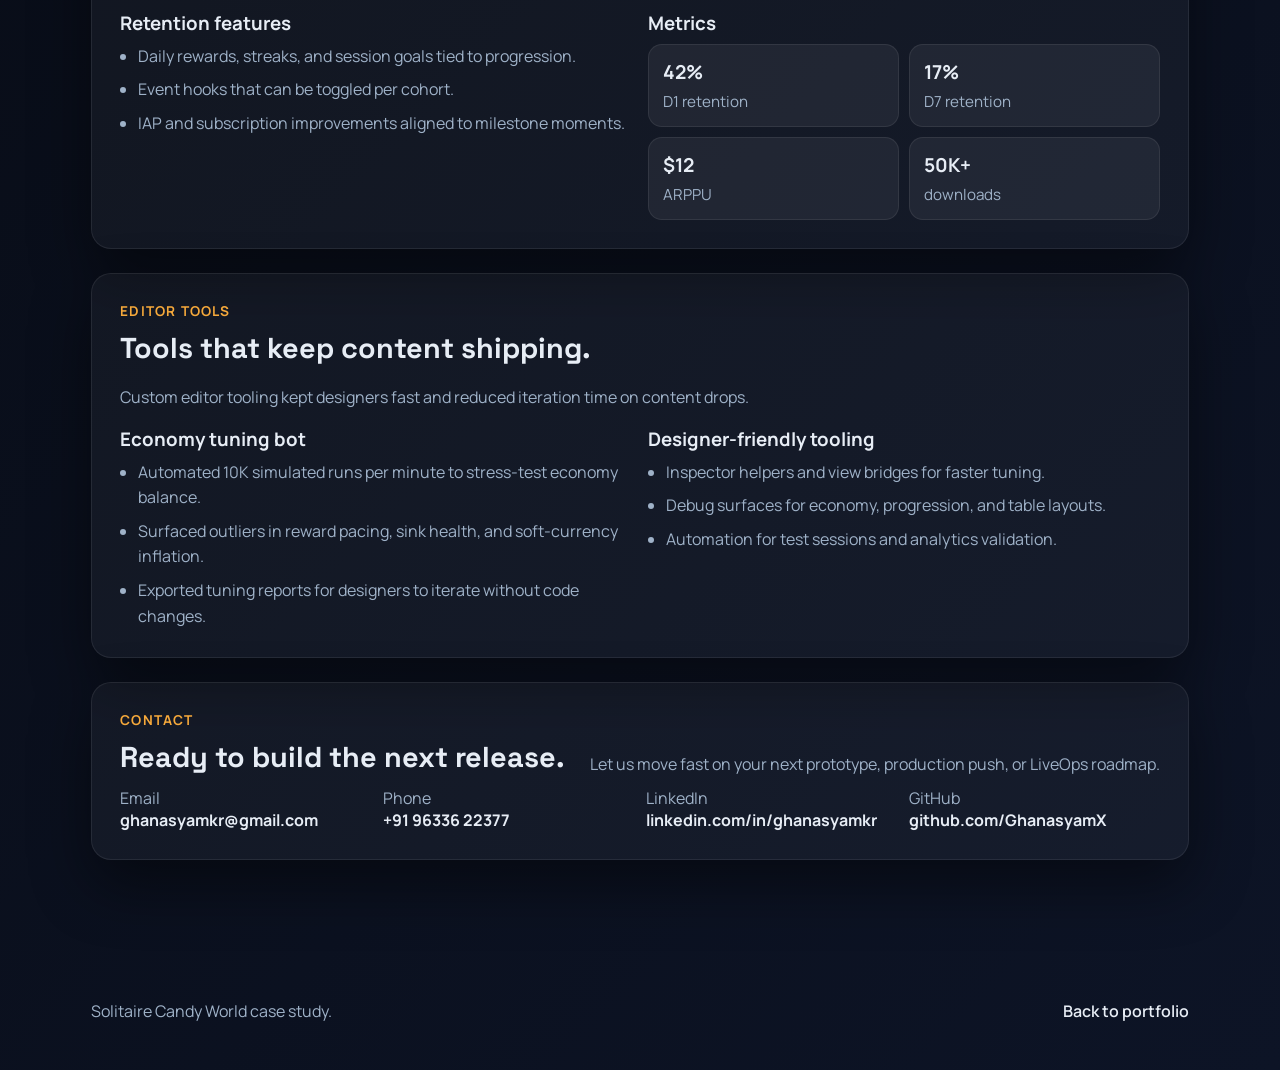
==== commit 25b4411d: "Update videos" ====
--- a/solitaire-candy-world.html
+++ b/solitaire-candy-world.html
@@ -24,7 +24,6 @@
       <a href="#retention">Retention</a>
       <a href="#tools">Tools</a>
       <a href="#ai">AI</a>
-      <a href="#results">Results</a>
       <a href="#contact">Contact</a>
     </nav>
     <div class="top-actions">
@@ -168,7 +167,7 @@
           </ul>
         </div>
         <div class="column">
-          <h3>Metrics (add real data later)</h3>
+          <h3>Metrics</h3>
           <div class="stat-grid">
             <div class="stat-card">
               <p class="stat-value">42%</p>
@@ -216,30 +215,6 @@
             <li>Automation for test sessions and analytics validation.</li>
           </ul>
         </div>
-      </div>
-    </section>
-
-    <section class="panel reveal" id="results">
-      <div class="section-head">
-        <div>
-          <p class="eyebrow">Results</p>
-          <h2>Outcomes you can swap with real numbers.</h2>
-        </div>
-        <p class="muted">Replace placeholders with actual metrics once you are ready to publish them.</p>
-      </div>
-      <div class="grid">
-        <article class="card">
-          <h3>Content velocity</h3>
-          <p class="muted">Reduced setup time for events and content drops by X%.</p>
-        </article>
-        <article class="card">
-          <h3>Performance gains</h3>
-          <p class="muted">Cut UI draw calls by X and improved load time by Y%.</p>
-        </article>
-        <article class="card">
-          <h3>Retention lift</h3>
-          <p class="muted">Boosted D1/D7 retention through tuned progression and LiveOps.</p>
-        </article>
       </div>
     </section>
 
--- a/styles.css
+++ b/styles.css
@@ -90,6 +90,13 @@
   border-bottom: 1px solid var(--border);
 }
 
+.topbar-menu {
+  display: flex;
+  align-items: center;
+  gap: 18px;
+  flex: 1;
+}
+
 .brand {
   font-family: var(--font-display);
   font-weight: 700;
@@ -130,6 +137,52 @@
   display: flex;
   align-items: center;
   gap: 10px;
+}
+
+.topbar-cta {
+  white-space: nowrap;
+}
+
+.menu-toggle {
+  display: none;
+  align-items: center;
+  justify-content: center;
+  flex-direction: column;
+  gap: 4px;
+  width: 42px;
+  height: 40px;
+  border-radius: 12px;
+  border: 1px solid var(--border);
+  background: var(--panel);
+  color: var(--text);
+  cursor: pointer;
+  transition: transform 0.2s ease, box-shadow 0.2s ease, background 0.2s ease;
+}
+
+.menu-toggle__bar {
+  display: block;
+  width: 18px;
+  height: 2px;
+  border-radius: 999px;
+  background: var(--text);
+  transition: transform 0.2s ease, opacity 0.2s ease;
+}
+
+.menu-toggle:focus-visible {
+  outline: 2px solid var(--accent);
+  outline-offset: 2px;
+}
+
+.topbar.is-open .menu-toggle__bar:nth-child(1) {
+  transform: translateY(6px) rotate(45deg);
+}
+
+.topbar.is-open .menu-toggle__bar:nth-child(2) {
+  opacity: 0;
+}
+
+.topbar.is-open .menu-toggle__bar:nth-child(3) {
+  transform: translateY(-6px) rotate(-45deg);
 }
 
 .btn {
@@ -512,6 +565,18 @@
   transition: transform 0.2s ease, opacity 0.2s ease, box-shadow 0.2s ease;
 }
 
+.project--video {
+  padding: 0;
+  display: flex;
+  flex-direction: column;
+  justify-content: flex-end;
+  aspect-ratio: 9 / 12.8;
+  position: relative;
+  overflow: hidden;
+  background: #05070d;
+  gap: 0;
+}
+
 .project .card-header h3 {
   color: #e6eef9;
   line-height: 1.2;
@@ -592,7 +657,7 @@
 .project-media {
   position: relative;
   overflow: hidden;
-  aspect-ratio: 9 / 16;
+  aspect-ratio: 9 / 12.8;
   border-radius: 14px;
   border: 1px solid var(--border);
   background-color: rgba(6, 9, 16, 0.85);
@@ -608,6 +673,20 @@
   box-shadow: inset 0 0 0 1px rgba(255, 255, 255, 0.06), 0 18px 32px rgba(0, 0, 0, 0.35);
 }
 
+.project--video .project-media {
+  position: absolute;
+  inset: 0;
+  width: 100%;
+  height: 100%;
+  border-radius: 16px;
+  border: 0;
+  padding: 0;
+  background: #05070d;
+  background-image: none;
+  box-shadow: none;
+  display: block;
+}
+
 .project-media > div {
   position: relative;
   z-index: 1;
@@ -629,6 +708,26 @@
   object-fit: cover;
   object-position: center 30%;
   display: block;
+}
+
+.project--video .project-media-video {
+  object-position: center;
+}
+
+.project-content {
+  position: relative;
+  z-index: 2;
+  display: grid;
+  gap: 8px;
+  padding: 18px 16px 16px;
+  margin-top: auto;
+  min-height: 34%;
+  background: linear-gradient(180deg, rgba(4, 5, 8, 0.2) 0%, rgba(4, 5, 8, 0.75) 45%, rgba(4, 5, 8, 0.96) 100%);
+}
+
+.project--video .video-restart {
+  top: 12px;
+  bottom: auto;
 }
 
 .project-media--logo {
@@ -710,18 +809,22 @@
   bottom: 12px;
   right: 12px;
   z-index: 2;
-  width: 40px;
+  width: 44px;
   height: 40px;
   border-radius: 999px;
-  border: 1px solid rgba(246, 169, 59, 0.55);
-  background: linear-gradient(135deg, rgba(246, 169, 59, 0.95), rgba(92, 225, 230, 0.9));
-  color: #08121f;
+  border: 1px solid rgba(255, 255, 255, 0.2);
+  background: rgba(10, 14, 24, 0.65);
+  color: #e6eef9;
+  font-size: 0.68rem;
+  font-weight: 700;
+  letter-spacing: 0.6px;
   cursor: pointer;
   display: inline-flex;
   align-items: center;
   justify-content: center;
-  transition: transform 0.2s ease, box-shadow 0.2s ease, background 0.2s ease;
-  box-shadow: 0 12px 24px rgba(0, 0, 0, 0.35);
+  backdrop-filter: blur(6px);
+  transition: transform 0.2s ease, box-shadow 0.2s ease, background 0.2s ease, color 0.2s ease;
+  box-shadow: 0 10px 22px rgba(0, 0, 0, 0.3);
 }
 
 .video-fullscreen {
@@ -784,8 +887,8 @@
 
 .video-restart:hover {
   transform: translateY(-2px);
-  box-shadow: 0 16px 32px rgba(0, 0, 0, 0.4);
-  background: linear-gradient(135deg, rgba(246, 169, 59, 1), rgba(92, 225, 230, 1));
+  box-shadow: 0 14px 28px rgba(0, 0, 0, 0.35);
+  background: rgba(10, 14, 24, 0.8);
 }
 
 .video-restart:focus-visible {
@@ -797,7 +900,7 @@
   width: 18px;
   height: 18px;
   display: block;
-  filter: drop-shadow(0 2px 4px rgba(0, 0, 0, 0.35));
+  filter: none;
 }
 
 .video-placeholder {
@@ -942,8 +1045,36 @@
     flex-wrap: wrap;
   }
 
+  .topbar-menu {
+    display: none;
+    width: 100%;
+    flex-direction: column;
+    align-items: flex-start;
+    gap: 12px;
+    padding-top: 12px;
+  }
+
+  .topbar.is-open .topbar-menu {
+    display: flex;
+  }
+
+  .menu-toggle {
+    display: inline-flex;
+    margin-left: 8px;
+  }
+
+  .topbar-cta {
+    margin-left: auto;
+  }
+
   .nav {
     width: 100%;
+    flex-wrap: wrap;
+  }
+
+  .top-actions {
+    width: 100%;
+    justify-content: flex-start;
     flex-wrap: wrap;
   }
 
@@ -981,9 +1112,9 @@
     padding: 12px 14px;
   }
 
-  .top-actions {
-    width: 100%;
-    justify-content: flex-start;
+  .menu-toggle {
+    width: 40px;
+    height: 36px;
   }
 }
 
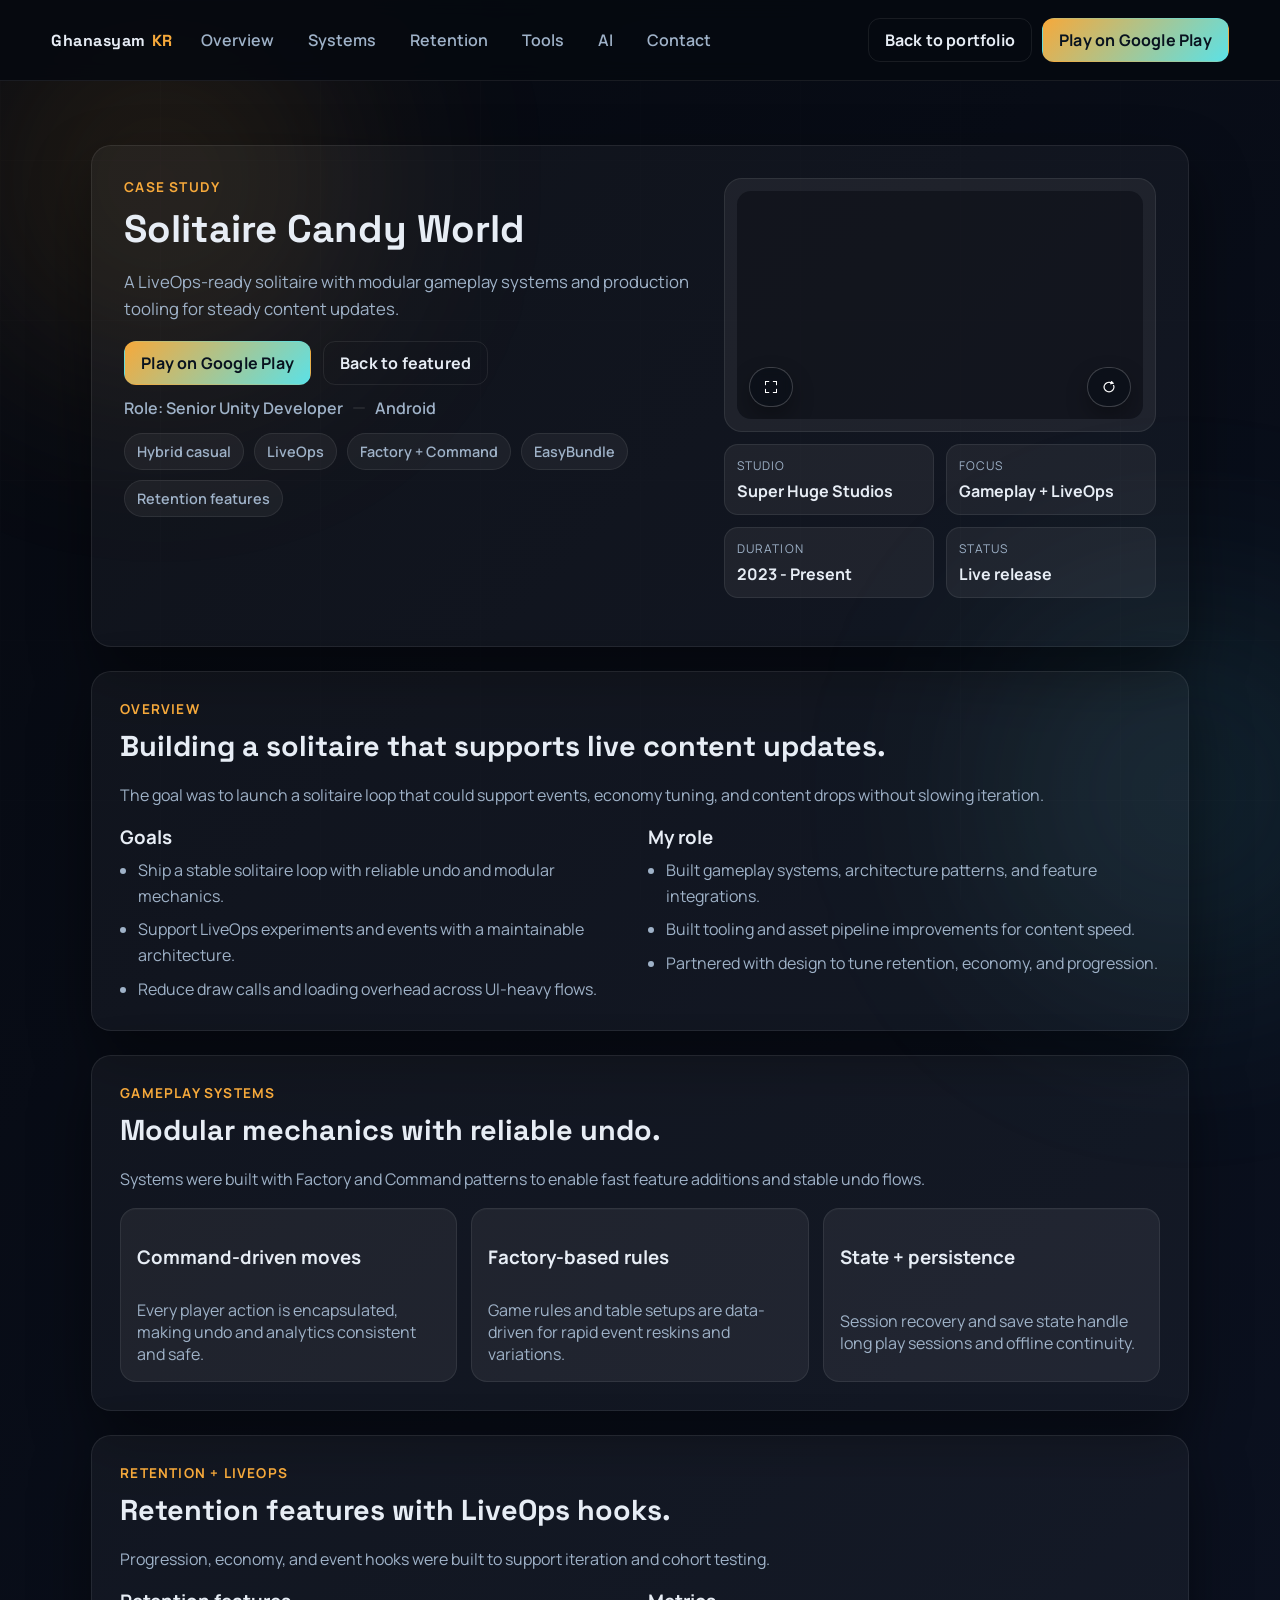
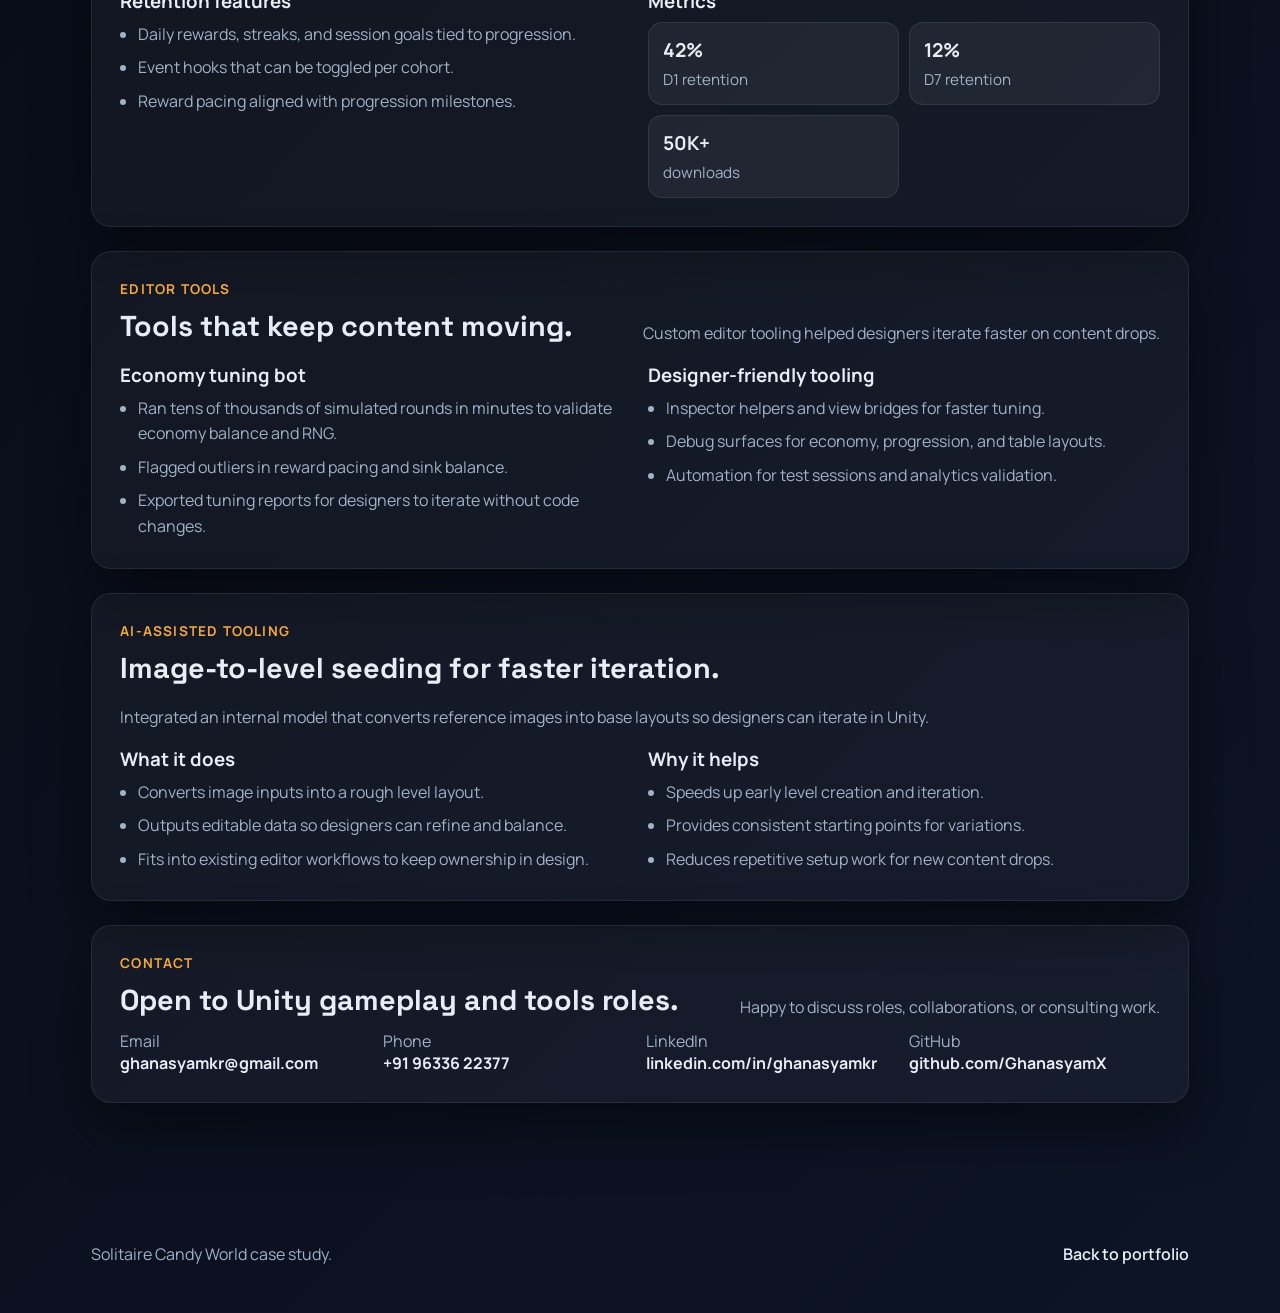
==== commit dd0ce020: "Update solitaire content with less bs" ====
--- a/solitaire-candy-world.html
+++ b/solitaire-candy-world.html
@@ -37,7 +37,7 @@
       <div class="hero__text">
         <p class="eyebrow">Case study</p>
         <h1>Solitaire Candy World</h1>
-        <p class="lede">A LiveOps-first solitaire with retention loops, modular gameplay systems, and production tooling built to keep content shipping fast.</p>
+        <p class="lede">A LiveOps-ready solitaire with modular gameplay systems and production tooling for steady content updates.</p>
         <div class="hero__cta">
           <a class="btn accent" href="https://play.google.com/store/apps/details?id=com.superhugestudios.candyworld.free.harvest&pcampaignid=web_share" target="_blank" rel="noreferrer">Play on Google Play</a>
           <a class="btn ghost" href="index.html#featured">Back to featured</a>
@@ -52,7 +52,7 @@
           <span class="tag">LiveOps</span>
           <span class="tag">Factory + Command</span>
           <span class="tag">EasyBundle</span>
-          <span class="tag">Retention loops</span>
+          <span class="tag">Retention features</span>
         </div>
       </div>
       <div class="hero__panel">
@@ -101,23 +101,23 @@
       <div class="section-head">
         <div>
           <p class="eyebrow">Overview</p>
-          <h2>Building a scalable solitaire for live content updates.</h2>
-        </div>
-        <p class="muted">The goal was to launch a feature-complete solitaire that could scale events, economy, and content drops without tech debt slowing the team down.</p>
+          <h2>Building a solitaire that supports live content updates.</h2>
+        </div>
+        <p class="muted">The goal was to launch a solitaire loop that could support events, economy tuning, and content drops without slowing iteration.</p>
       </div>
       <div class="columns">
         <div class="column">
           <h3>Goals</h3>
           <ul class="bullets">
-            <li>Ship a polished solitaire loop with reliable undo and modular mechanics.</li>
-            <li>Design a LiveOps-ready architecture for fast experiments and events.</li>
+            <li>Ship a stable solitaire loop with reliable undo and modular mechanics.</li>
+            <li>Support LiveOps experiments and events with a maintainable architecture.</li>
             <li>Reduce draw calls and loading overhead across UI-heavy flows.</li>
           </ul>
         </div>
         <div class="column">
           <h3>My role</h3>
           <ul class="bullets">
-            <li>Owned gameplay systems, architecture patterns, and feature integrations.</li>
+            <li>Built gameplay systems, architecture patterns, and feature integrations.</li>
             <li>Built tooling and asset pipeline improvements for content speed.</li>
             <li>Partnered with design to tune retention, economy, and progression.</li>
           </ul>
@@ -153,9 +153,9 @@
       <div class="section-head">
         <div>
           <p class="eyebrow">Retention + LiveOps</p>
-          <h2>Loops designed for daily return.</h2>
-        </div>
-        <p class="muted">Progression, economy, and event hooks were built to support rapid iteration and cohort testing.</p>
+          <h2>Retention features with LiveOps hooks.</h2>
+        </div>
+        <p class="muted">Progression, economy, and event hooks were built to support iteration and cohort testing.</p>
       </div>
       <div class="columns">
         <div class="column">
@@ -163,7 +163,7 @@
           <ul class="bullets">
             <li>Daily rewards, streaks, and session goals tied to progression.</li>
             <li>Event hooks that can be toggled per cohort.</li>
-            <li>IAP and subscription improvements aligned to milestone moments.</li>
+            <li>Reward pacing aligned with progression milestones.</li>
           </ul>
         </div>
         <div class="column">
@@ -174,12 +174,8 @@
               <p class="stat-label">D1 retention</p>
             </div>
             <div class="stat-card">
-              <p class="stat-value">17%</p>
+              <p class="stat-value">12%</p>
               <p class="stat-label">D7 retention</p>
-            </div>
-            <div class="stat-card">
-              <p class="stat-value">$12</p>
-              <p class="stat-label">ARPPU</p>
             </div>
             <div class="stat-card">
               <p class="stat-value">50K+</p>
@@ -194,16 +190,16 @@
       <div class="section-head">
         <div>
           <p class="eyebrow">Editor tools</p>
-          <h2>Tools that keep content shipping.</h2>
-        </div>
-        <p class="muted">Custom editor tooling kept designers fast and reduced iteration time on content drops.</p>
+          <h2>Tools that keep content moving.</h2>
+        </div>
+        <p class="muted">Custom editor tooling helped designers iterate faster on content drops.</p>
       </div>
       <div class="columns">
         <div class="column">
           <h3>Economy tuning bot</h3>
           <ul class="bullets">
-            <li>Automated 10K simulated runs per minute to stress-test economy balance.</li>
-            <li>Surfaced outliers in reward pacing, sink health, and soft-currency inflation.</li>
+            <li>Ran tens of thousands of simulated rounds in minutes to validate economy balance and RNG.</li>
+            <li>Flagged outliers in reward pacing and sink balance.</li>
             <li>Exported tuning reports for designers to iterate without code changes.</li>
           </ul>
         </div>
@@ -218,13 +214,41 @@
       </div>
     </section>
 
+    <section class="panel reveal" id="ai">
+      <div class="section-head">
+        <div>
+          <p class="eyebrow">AI-assisted tooling</p>
+          <h2>Image-to-level seeding for faster iteration.</h2>
+        </div>
+        <p class="muted">Integrated an internal model that converts reference images into base layouts so designers can iterate in Unity.</p>
+      </div>
+      <div class="columns">
+        <div class="column">
+          <h3>What it does</h3>
+          <ul class="bullets">
+            <li>Converts image inputs into a rough level layout.</li>
+            <li>Outputs editable data so designers can refine and balance.</li>
+            <li>Fits into existing editor workflows to keep ownership in design.</li>
+          </ul>
+        </div>
+        <div class="column">
+          <h3>Why it helps</h3>
+          <ul class="bullets">
+            <li>Speeds up early level creation and iteration.</li>
+            <li>Provides consistent starting points for variations.</li>
+            <li>Reduces repetitive setup work for new content drops.</li>
+          </ul>
+        </div>
+      </div>
+    </section>
+
     <section class="panel reveal" id="contact">
       <div class="section-head">
         <div>
           <p class="eyebrow">Contact</p>
-          <h2>Ready to build the next release.</h2>
-        </div>
-        <p class="muted">Let us move fast on your next prototype, production push, or LiveOps roadmap.</p>
+          <h2>Open to Unity gameplay and tools roles.</h2>
+        </div>
+        <p class="muted">Happy to discuss roles, collaborations, or consulting work.</p>
       </div>
       <div class="contact-panel">
         <div>
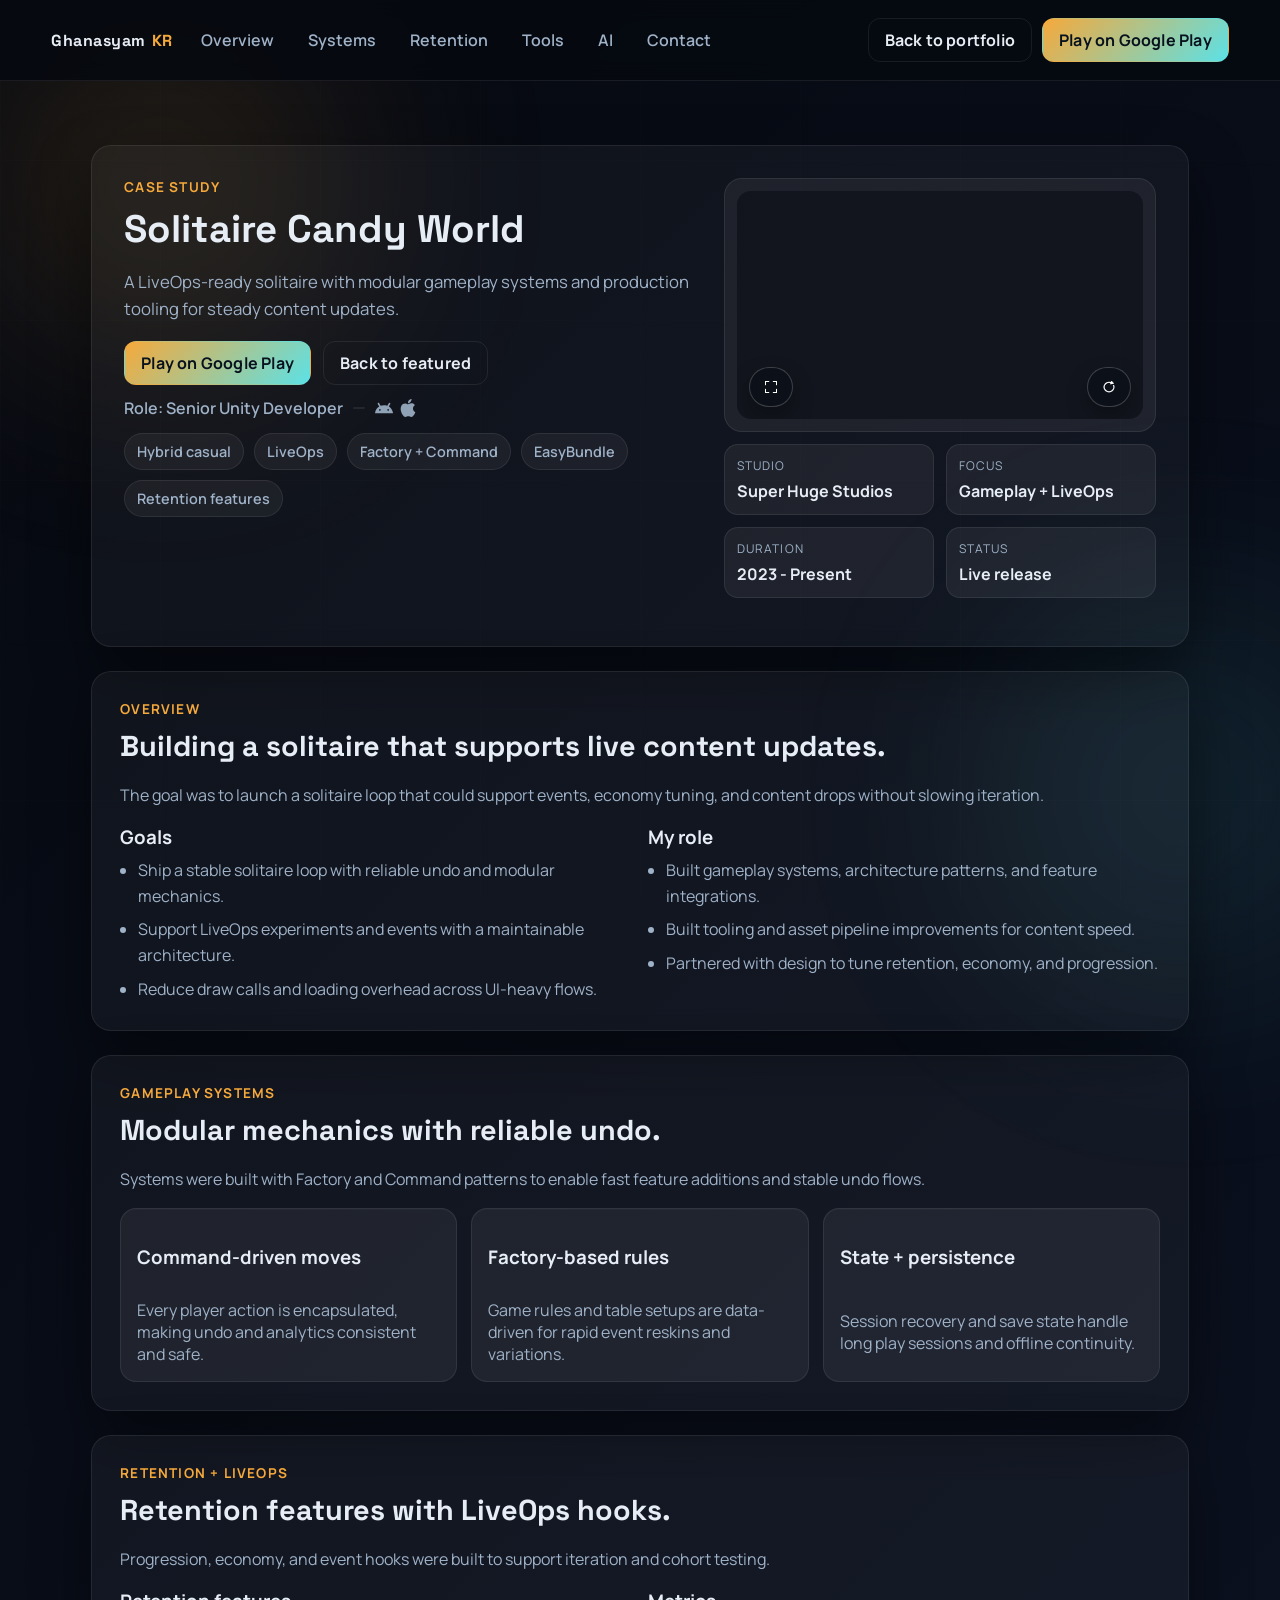
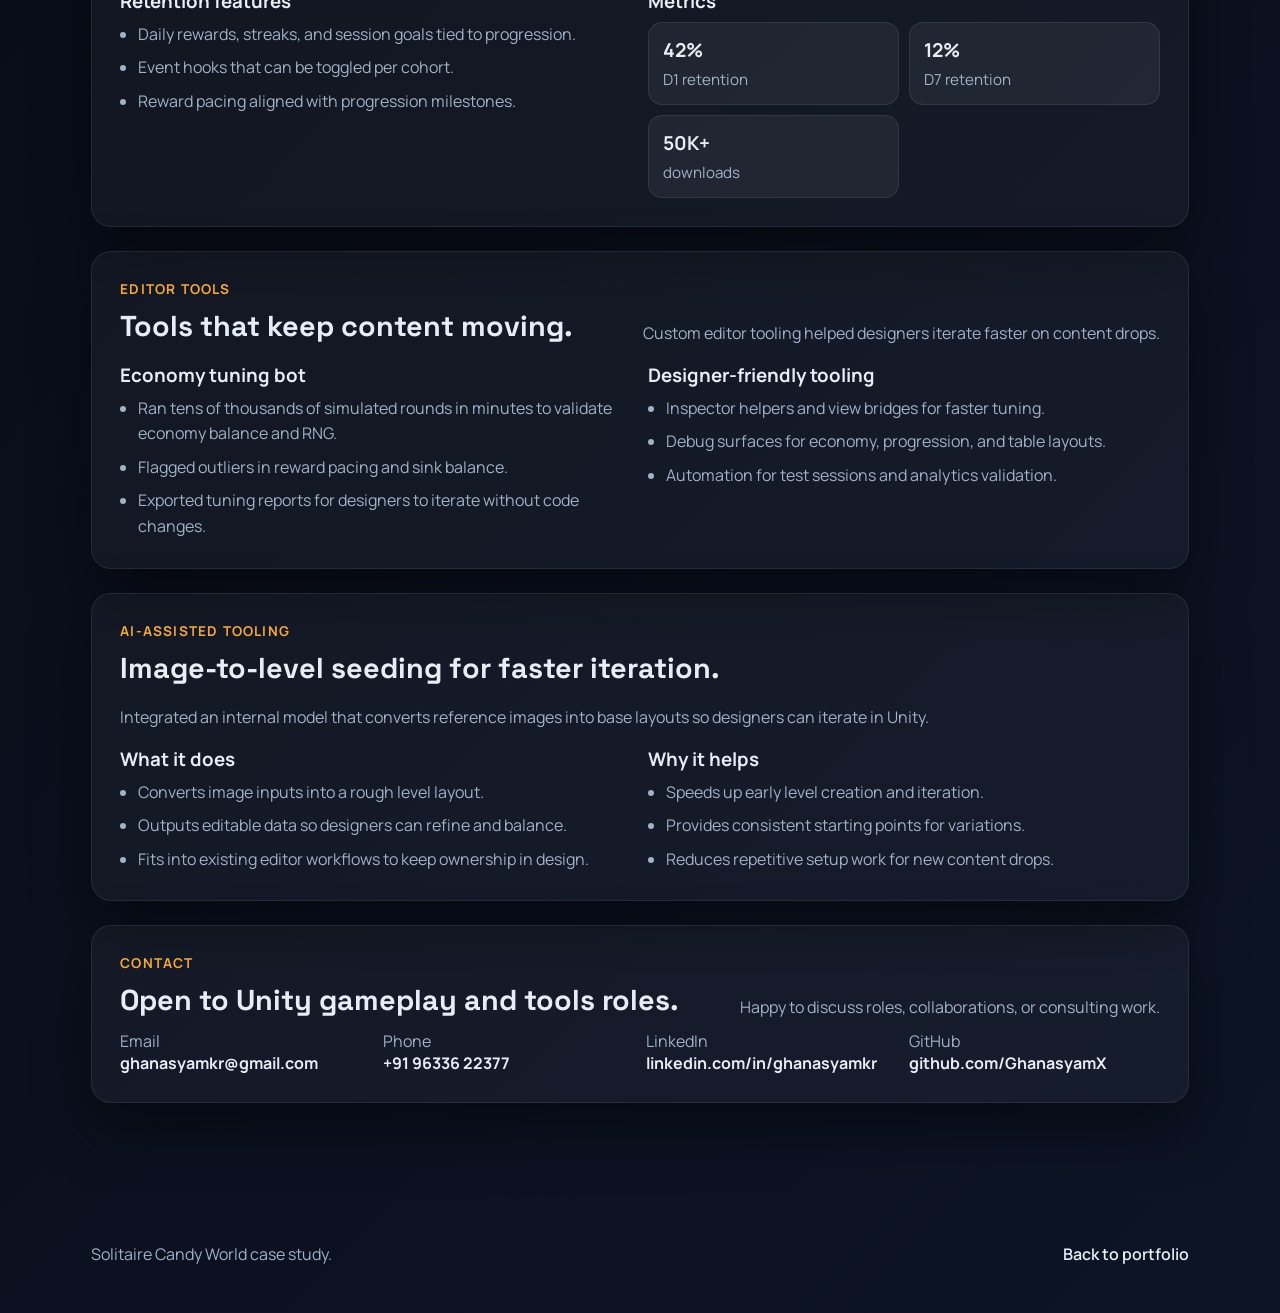
==== commit 7a55846e: "update some texts in solitaire case study" ====
--- a/solitaire-candy-world.html
+++ b/solitaire-candy-world.html
@@ -44,7 +44,14 @@
           <div class="contact-line">
             <span>Role: Senior Unity Developer</span>
             <span class="divider"></span>
-            <span>Android</span>
+            <span class="platform-icons" role="img" aria-label="Android and iOS">
+              <svg class="platform-icon" viewBox="0 0 24 24" aria-hidden="true" focusable="false">
+                <path d="M18.4395 5.5586c-.675 1.1664-1.352 2.3318-2.0274 3.498-.0366-.0155-.0742-.0286-.1113-.043-1.8249-.6957-3.484-.8-4.42-.787-1.8551.0185-3.3544.4643-4.2597.8203-.084-.1494-1.7526-3.021-2.0215-3.4864a1.1451 1.1451 0 0 0-.1406-.1914c-.3312-.364-.9054-.4859-1.379-.203-.475.282-.7136.9361-.3886 1.5019 1.9466 3.3696-.0966-.2158 1.9473 3.3593.0172.031-.4946.2642-1.3926 1.0177C2.8987 12.176.452 14.772 0 18.9902h24c-.119-1.1108-.3686-2.099-.7461-3.0683-.7438-1.9118-1.8435-3.2928-2.7402-4.1836a12.1048 12.1048 0 0 0-2.1309-1.6875c.6594-1.122 1.312-2.2559 1.9649-3.3848.2077-.3615.1886-.7956-.0079-1.1191a1.1001 1.1001 0 0 0-.8515-.5332c-.5225-.0536-.9392.3128-1.0488.5449zm-.0391 8.461c.3944.5926.324 1.3306-.1563 1.6503-.4799.3197-1.188.0985-1.582-.4941-.3944-.5927-.324-1.3307.1563-1.6504.4727-.315 1.1812-.1086 1.582.4941zM7.207 13.5273c.4803.3197.5506 1.0577.1563 1.6504-.394.5926-1.1038.8138-1.584.4941-.48-.3197-.5503-1.0577-.1563-1.6504.4008-.6021 1.1087-.8106 1.584-.4941z"/>
+              </svg>
+              <svg class="platform-icon" viewBox="0 0 24 24" aria-hidden="true" focusable="false">
+                <path d="M12.152 6.896c-.948 0-2.415-1.078-3.96-1.04-2.04.027-3.91 1.183-4.961 3.014-2.117 3.675-.546 9.103 1.519 12.09 1.013 1.454 2.208 3.09 3.792 3.039 1.52-.065 2.09-.987 3.935-.987 1.831 0 2.35.987 3.96.948 1.637-.026 2.676-1.48 3.676-2.948 1.156-1.688 1.636-3.325 1.662-3.415-.039-.013-3.182-1.221-3.22-4.857-.026-3.04 2.48-4.494 2.597-4.559-1.429-2.09-3.623-2.324-4.39-2.376-2-.156-3.675 1.09-4.61 1.09zM15.53 3.83c.843-1.012 1.4-2.427 1.245-3.83-1.207.052-2.662.805-3.532 1.818-.78.896-1.454 2.338-1.273 3.714 1.338.104 2.715-.688 3.559-1.701"/>
+              </svg>
+            </span>
           </div>
         </div>
         <div class="hero__tags">
--- a/styles.css
+++ b/styles.css
@@ -310,6 +310,20 @@
   border-radius: 2px;
 }
 
+.platform-icons {
+  display: inline-flex;
+  align-items: center;
+  gap: 6px;
+}
+
+.platform-icon {
+  width: 18px;
+  height: 18px;
+  fill: currentColor;
+  display: block;
+  opacity: 0.9;
+}
+
 .hero__tags {
   display: flex;
   flex-wrap: wrap;
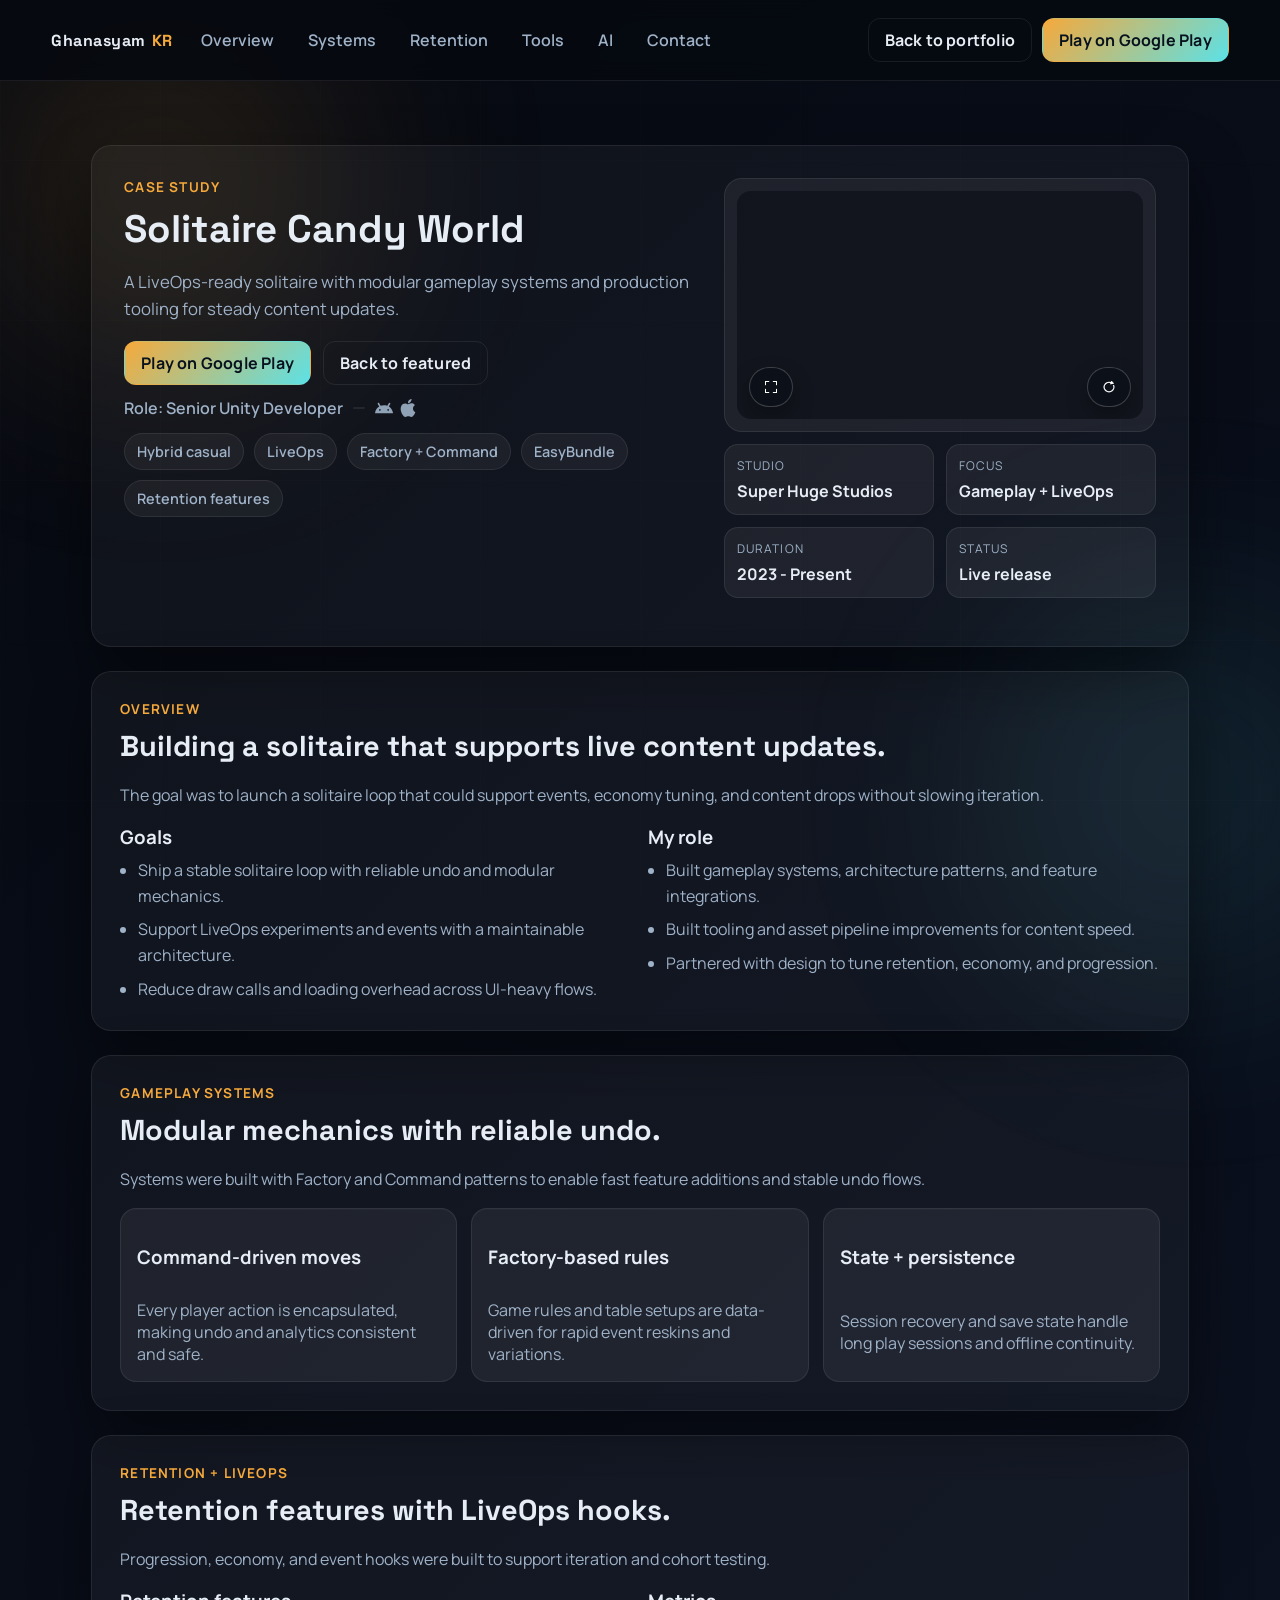
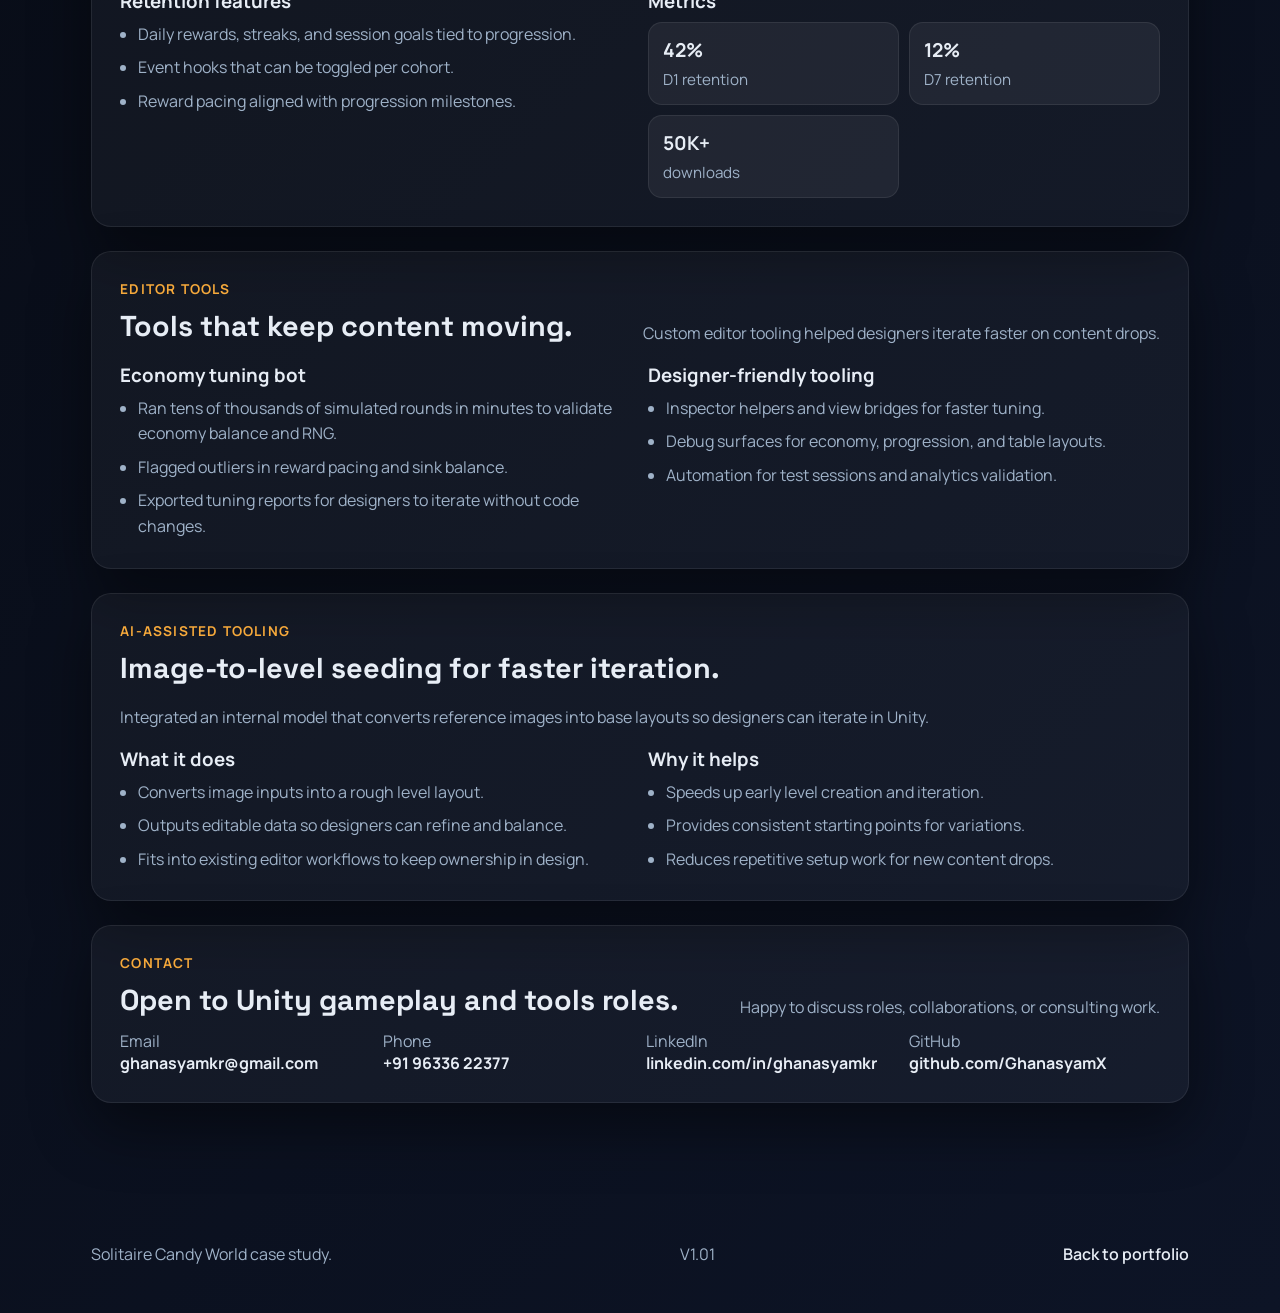
==== commit 077d49f3: "Add versioning" ====
--- a/solitaire-candy-world.html
+++ b/solitaire-candy-world.html
@@ -8,6 +8,63 @@
   <link rel="preconnect" href="https://fonts.gstatic.com" crossorigin />
   <link href="https://fonts.googleapis.com/css2?family=Space+Grotesk:wght@400;500;600;700&family=Manrope:wght@400;500;600;700&display=swap" rel="stylesheet" />
   <link rel="stylesheet" href="styles.css" />
+  <script type="text/javascript">
+    (function(e, t) {
+      var r = e.amplitude || { _q: [], _iq: {} };
+      var n = t.createElement("script");
+      n.type = "text/javascript";
+      n.async = true;
+      n.src = "https://cdn.amplitude.com/libs/amplitude-8.5.0-min.gz.js";
+      n.onload = function() {
+        if (!e.amplitude.runQueuedFunctions) {
+          console.log("[Amplitude] Error: could not load SDK");
+        }
+      };
+      var s = t.getElementsByTagName("script")[0];
+      s.parentNode.insertBefore(n, s);
+
+      function i(e, t) {
+        e.prototype[t] = function() {
+          this._q.push([t].concat(Array.prototype.slice.call(arguments, 0)));
+          return this;
+        };
+      }
+      var o = function() { this._q = []; return this; };
+      var a = ["add", "append", "clearAll", "prepend", "set", "setOnce", "unset"];
+      for (var c = 0; c < a.length; c++) { i(o, a[c]); }
+      r.Identify = o;
+      var u = function() { this._q = []; return this; };
+      var l = ["setProductId", "setQuantity", "setPrice", "setRevenueType", "setEventProperties"];
+      for (var p = 0; p < l.length; p++) { i(u, l[p]); }
+      r.Revenue = u;
+
+      var d = ["init", "logEvent", "logRevenue", "setUserId", "setUserProperties", "setOptOut", "setVersionName", "setDomain", "setDeviceId", "enableTracking", "setGlobalUserProperties", "identify", "clearUserProperties", "setGroup", "logRevenueV2", "regenerateDeviceId", "groupIdentify", "onInit", "logEventWithTimestamp", "logEventWithGroups", "setSessionId", "resetSessionId", "getDeviceId", "getSessionId", "getUserId", "setMinTimeBetweenSessionsMillis", "setEventProperties", "setGroupPropertiesForEvent"];
+      function v(e) {
+        function t(t) {
+          e[t] = function() {
+            e._q.push([t].concat(Array.prototype.slice.call(arguments, 0)));
+          };
+        }
+        for (var r = 0; r < d.length; r++) { t(d[r]); }
+      }
+      v(r);
+      r.getInstance = function(e) {
+        e = (!e || e.length === 0 ? "$default_instance" : e).toLowerCase();
+        if (!Object.prototype.hasOwnProperty.call(r._iq, e)) {
+          r._iq[e] = { _q: [] };
+          v(r._iq[e]);
+        }
+        return r._iq[e];
+      };
+      e.amplitude = r;
+    })(window, document);
+
+    amplitude.getInstance().init("8d3553aac8987f313caad4db37f39a3b");
+    amplitude.getInstance().logEvent("Page View", {
+      page_path: window.location.pathname,
+      page_title: document.title
+    });
+  </script>
 </head>
 <body>
   <div class="bg">
@@ -280,6 +337,7 @@
 
   <footer class="footer">
     <p>Solitaire Candy World case study.</p>
+    <p>V1.01</p>
     <a href="index.html">Back to portfolio</a>
   </footer>
 
